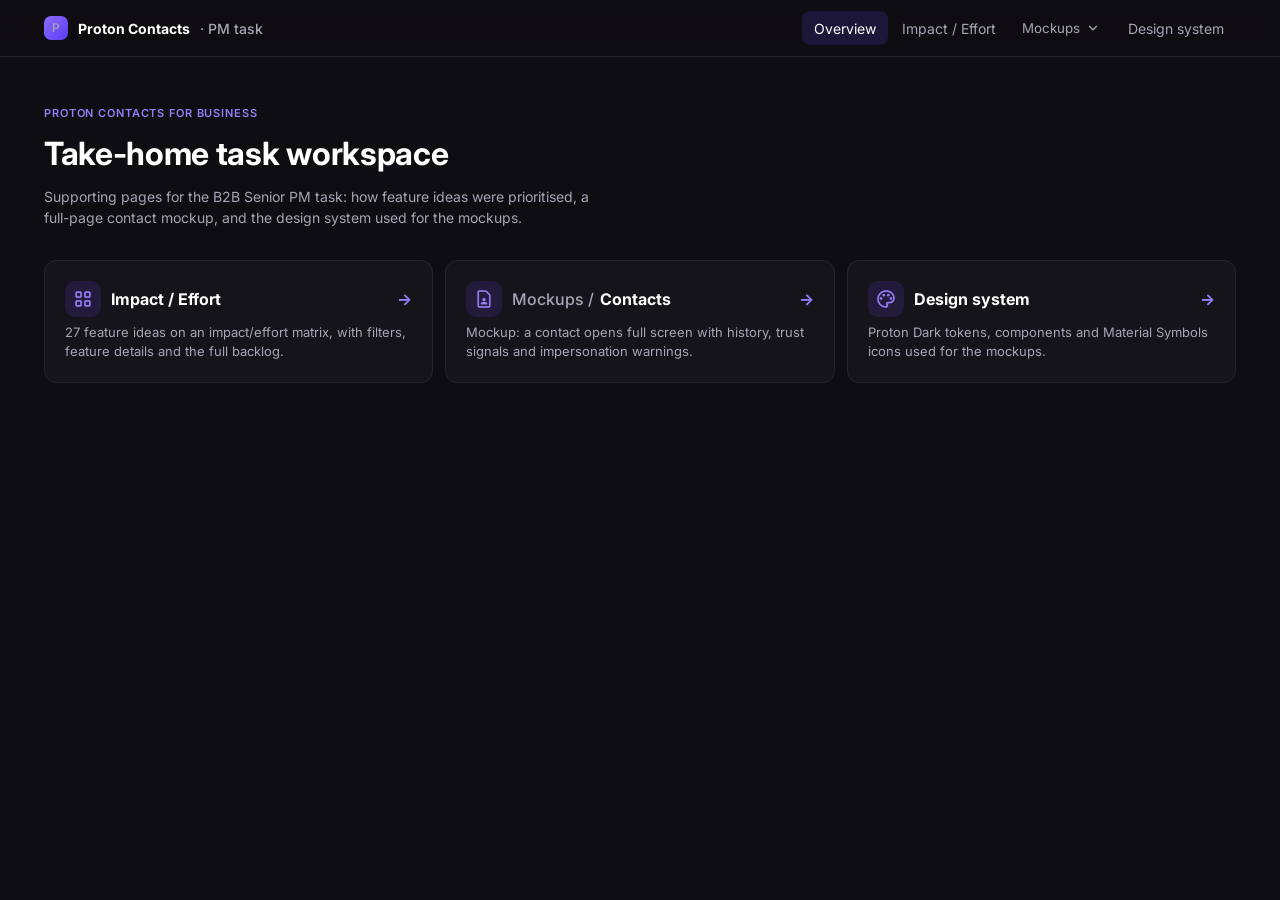
==== index.html @ 2ca22d2e "v3" ====
<!doctype html>
<html lang="en">
<head>
<meta charset="utf-8">
<meta name="viewport" content="width=device-width, initial-scale=1, viewport-fit=cover">
<title>Proton Contacts PM Task</title>
<link rel="preconnect" href="https://fonts.googleapis.com">
<link rel="preconnect" href="https://fonts.gstatic.com" crossorigin>
<link rel="stylesheet" href="https://fonts.googleapis.com/css2?family=Inter:wght@400;500;600;700&display=swap">
<style>
:root { color-scheme: dark; --bg: #0e0d12; --card: #16141b; --raised: #292732; --border: #24242d; --border-strong: #3f3d4d; --text: #fff; --weak: #a7a4b5; --hint: #6d6b78; --primary: #6d4aff; --primary-soft: #947ff7; }
* { box-sizing: border-box; }
html, body { background: var(--bg); }
body { margin: 0; font-family: "Inter", -apple-system, BlinkMacSystemFont, "Segoe UI", Roboto, sans-serif; font-size: 14px; line-height: 1.5; color: var(--text); -webkit-font-smoothing: antialiased; }
.wrap { max-width: 1240px; margin: 0 auto; padding-inline: 24px; padding-block: 48px 72px; }
@media (max-width: 640px) { .wrap { padding-inline: 16px; padding-block: 32px 56px; } }
.eyebrow { font-size: 11px; font-weight: 600; letter-spacing: .08em; text-transform: uppercase; color: var(--primary-soft); }
h1 { font-size: 32px; font-weight: 700; letter-spacing: -.01em; margin: 8px 0 8px; text-wrap: balance; }
.sub { color: var(--weak); max-width: 62ch; margin: 0; }
.pages { display: grid; grid-template-columns: repeat(auto-fill, minmax(min(100%, 300px), 1fr)); gap: 12px; margin-top: 32px; }
.page { display: flex; flex-direction: column; gap: 6px; padding: 20px; border-radius: 12px; background: var(--card); border: 1px solid var(--border); color: inherit; text-decoration: none; transition: border-color .15s, background .15s; }
.page:hover { border-color: var(--primary); background: #1b1922; }
.page:focus-visible { outline: 2px solid var(--primary-soft); outline-offset: 2px; }
.page b { font-size: 16px; display: flex; align-items: center; gap: 10px; }
.page b .ms { font-size: 22px; color: var(--primary-soft); width: 36px; height: 36px; display: grid; place-items: center; border-radius: 10px; background: rgba(109,74,255,.14); }
.page b::after { margin-left: auto; transition: transform .2s; }
.page:hover b::after { transform: translateX(3px); }
.page b em { font-style: normal; font-weight: 500; color: var(--weak); margin-right: -4px; }
.page b em::after { content: " /"; }
.page b::after { content: "→"; color: var(--primary-soft); }
.page span { color: var(--weak); font-size: 13px; }
</style>
</head>
<body>
<script src="assets/site-nav.js"></script>
<main class="wrap">
  <div class="eyebrow">Proton Contacts for Business</div>
  <h1>Take-home task workspace</h1>
  <p class="sub">Supporting pages for the B2B Senior PM task: how feature ideas were prioritised, a full-page contact mockup, and the design system used for the mockups.</p>
  <div class="pages" id="pages"></div>
</main>
<script>
document.getElementById("pages").innerHTML = (window.SITE_PAGES || [])
  .filter(function (p) { return !/index\.html$/.test(p.href); })
  .map(function (p) { return '<a class="page" href="' + p.href + '"><b><span class="ms" aria-hidden="true">' + (p.icon || "arrow_forward") + '</span>' + (p.group ? '<em>' + p.group + '</em>' : '') + p.label + '</b><span>' + p.desc + '</span></a>'; })
  .join("");
</script>
</body>
</html>
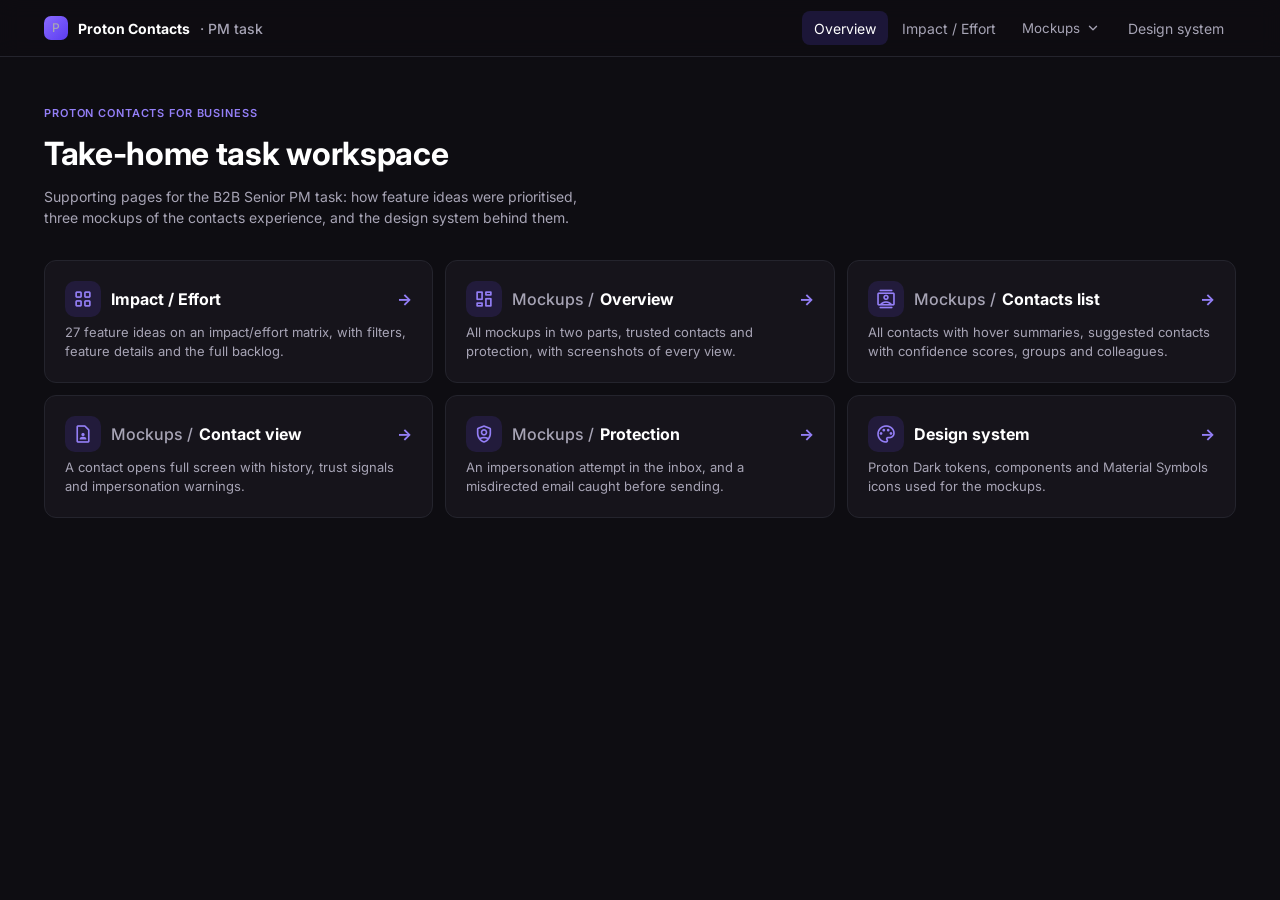
==== commit 58906c5c: "V4" ====
--- a/index.html
+++ b/index.html
@@ -36,7 +36,7 @@
 <main class="wrap">
   <div class="eyebrow">Proton Contacts for Business</div>
   <h1>Take-home task workspace</h1>
-  <p class="sub">Supporting pages for the B2B Senior PM task: how feature ideas were prioritised, a full-page contact mockup, and the design system used for the mockups.</p>
+  <p class="sub">Supporting pages for the B2B Senior PM task: how feature ideas were prioritised, three mockups of the contacts experience, and the design system behind them.</p>
   <div class="pages" id="pages"></div>
 </main>
 <script>
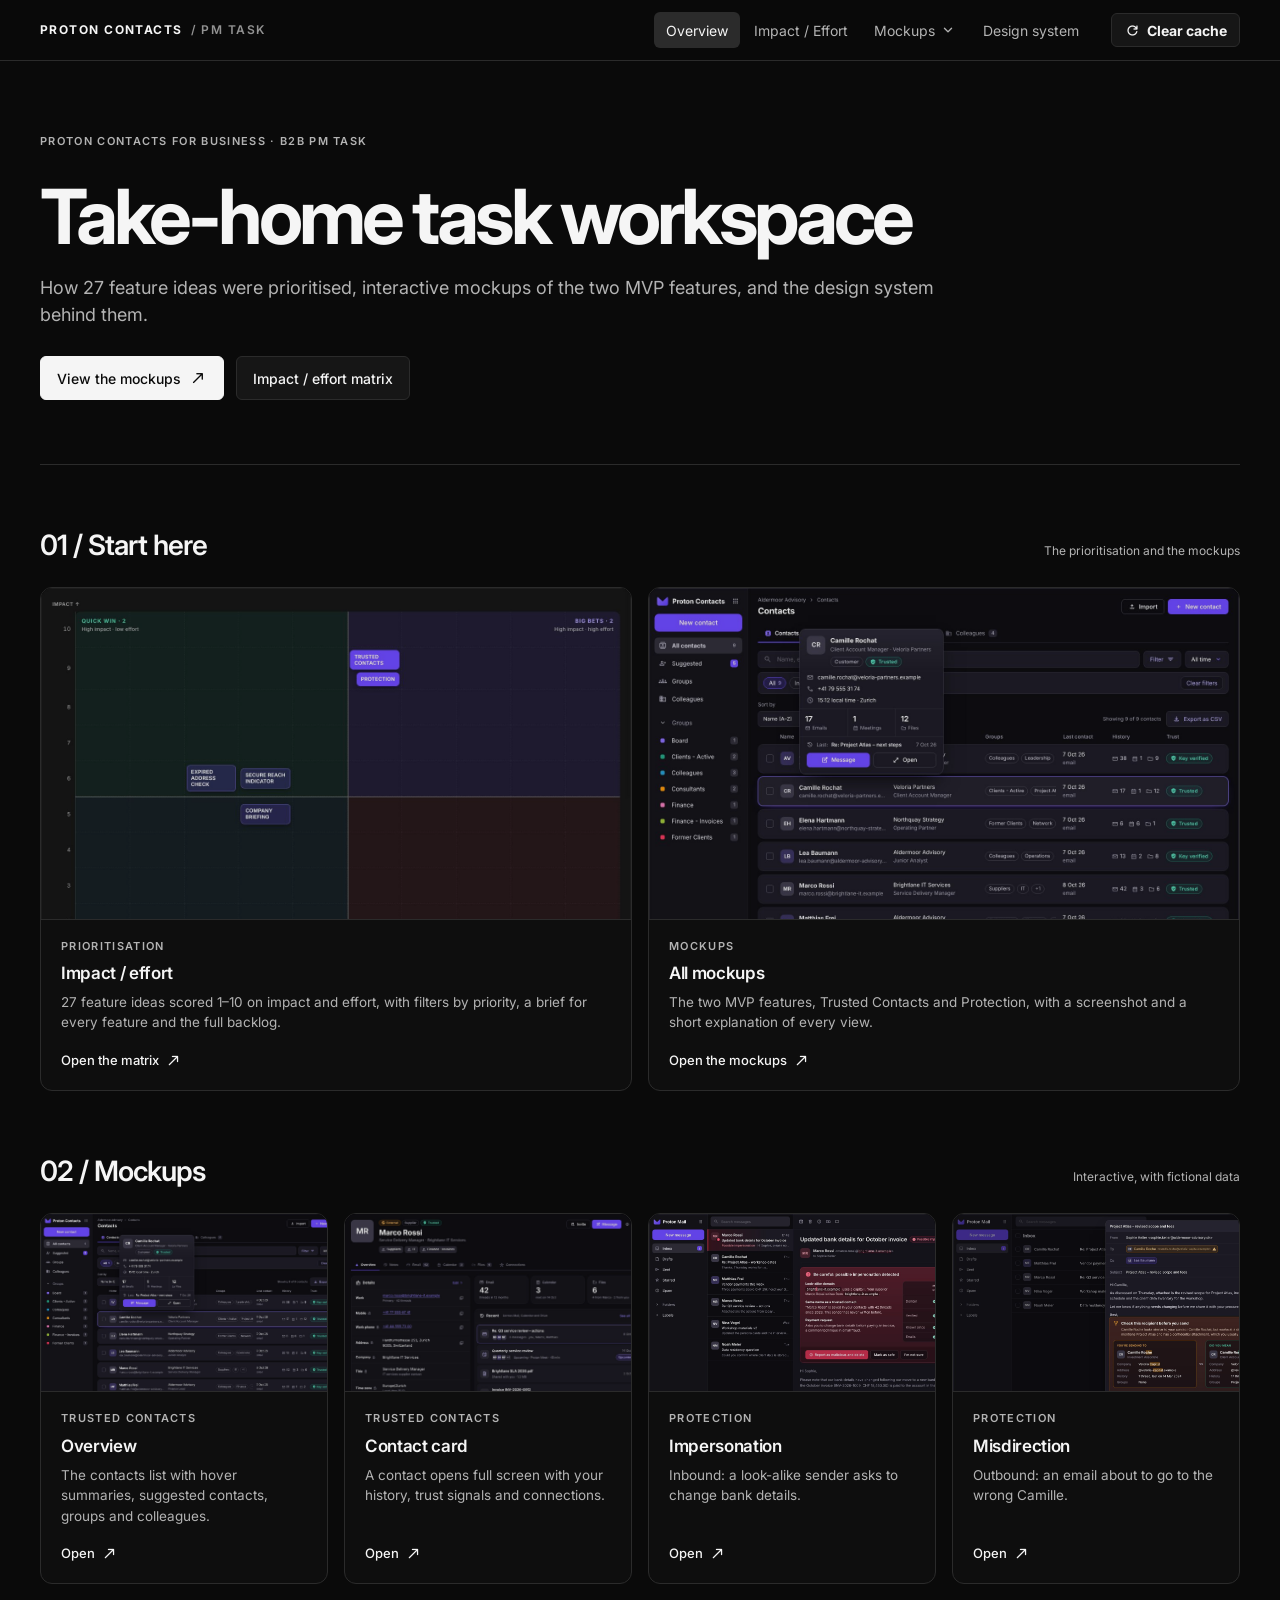
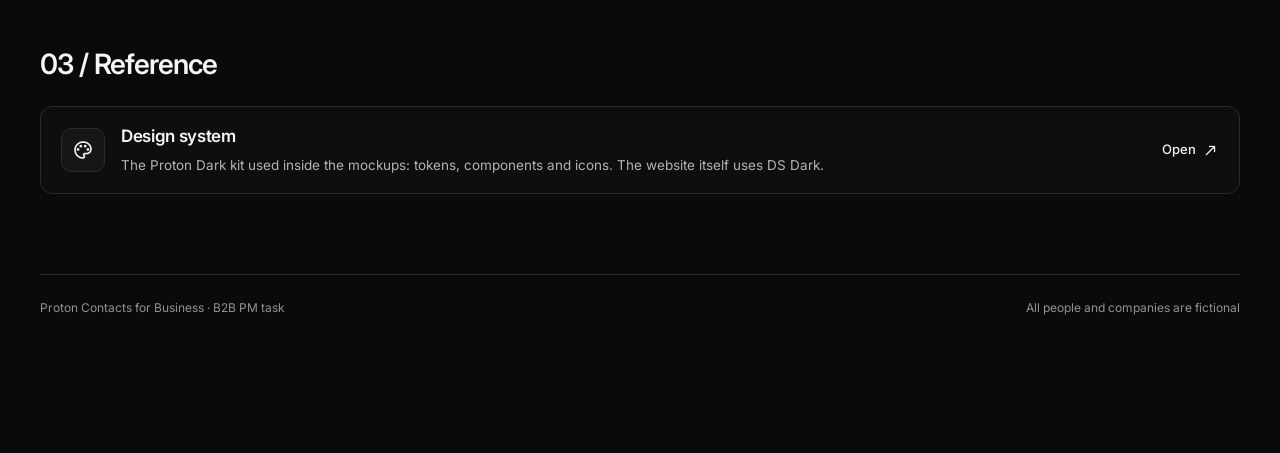
==== commit 29fc40a1: "V5" ====
--- a/index.html
+++ b/index.html
@@ -3,47 +3,74 @@
 <head>
 <meta charset="utf-8">
 <meta name="viewport" content="width=device-width, initial-scale=1, viewport-fit=cover">
+<meta name="color-scheme" content="dark">
 <title>Proton Contacts PM Task</title>
 <link rel="preconnect" href="https://fonts.googleapis.com">
 <link rel="preconnect" href="https://fonts.gstatic.com" crossorigin>
 <link rel="stylesheet" href="https://fonts.googleapis.com/css2?family=Inter:wght@400;500;600;700&display=swap">
-<style>
-:root { color-scheme: dark; --bg: #0e0d12; --card: #16141b; --raised: #292732; --border: #24242d; --border-strong: #3f3d4d; --text: #fff; --weak: #a7a4b5; --hint: #6d6b78; --primary: #6d4aff; --primary-soft: #947ff7; }
-* { box-sizing: border-box; }
-html, body { background: var(--bg); }
-body { margin: 0; font-family: "Inter", -apple-system, BlinkMacSystemFont, "Segoe UI", Roboto, sans-serif; font-size: 14px; line-height: 1.5; color: var(--text); -webkit-font-smoothing: antialiased; }
-.wrap { max-width: 1240px; margin: 0 auto; padding-inline: 24px; padding-block: 48px 72px; }
-@media (max-width: 640px) { .wrap { padding-inline: 16px; padding-block: 32px 56px; } }
-.eyebrow { font-size: 11px; font-weight: 600; letter-spacing: .08em; text-transform: uppercase; color: var(--primary-soft); }
-h1 { font-size: 32px; font-weight: 700; letter-spacing: -.01em; margin: 8px 0 8px; text-wrap: balance; }
-.sub { color: var(--weak); max-width: 62ch; margin: 0; }
-.pages { display: grid; grid-template-columns: repeat(auto-fill, minmax(min(100%, 300px), 1fr)); gap: 12px; margin-top: 32px; }
-.page { display: flex; flex-direction: column; gap: 6px; padding: 20px; border-radius: 12px; background: var(--card); border: 1px solid var(--border); color: inherit; text-decoration: none; transition: border-color .15s, background .15s; }
-.page:hover { border-color: var(--primary); background: #1b1922; }
-.page:focus-visible { outline: 2px solid var(--primary-soft); outline-offset: 2px; }
-.page b { font-size: 16px; display: flex; align-items: center; gap: 10px; }
-.page b .ms { font-size: 22px; color: var(--primary-soft); width: 36px; height: 36px; display: grid; place-items: center; border-radius: 10px; background: rgba(109,74,255,.14); }
-.page b::after { margin-left: auto; transition: transform .2s; }
-.page:hover b::after { transform: translateX(3px); }
-.page b em { font-style: normal; font-weight: 500; color: var(--weak); margin-right: -4px; }
-.page b em::after { content: " /"; }
-.page b::after { content: "→"; color: var(--primary-soft); }
-.page span { color: var(--weak); font-size: 13px; }
-</style>
+<link rel="stylesheet" href="assets/ds/ds.css">
+<link rel="stylesheet" href="assets/site.css">
 </head>
-<body>
+<body class="ds-system">
 <script src="assets/site-nav.js"></script>
-<main class="wrap">
-  <div class="eyebrow">Proton Contacts for Business</div>
-  <h1>Take-home task workspace</h1>
-  <p class="sub">Supporting pages for the B2B Senior PM task: how feature ideas were prioritised, three mockups of the contacts experience, and the design system behind them.</p>
-  <div class="pages" id="pages"></div>
+<main class="site-wrap site-main">
+  <header class="site-hero">
+    <span class="ds-label">Proton Contacts for Business · B2B PM task</span>
+    <h1 class="ds-display">Take-home task workspace</h1>
+    <p class="ds-lead">How 27 feature ideas were prioritised, interactive mockups of the two MVP features, and the design system behind them.</p>
+    <div class="ds-row">
+      <a class="ds-button ds-button--primary" href="mockups/">View the mockups <span class="ms" aria-hidden="true">north_east</span></a>
+      <a class="ds-button" href="matrix.html">Impact / effort matrix</a>
+    </div>
+  </header>
+  <hr class="site-head__divider" style="margin:56px 0 48px">
+
+  <section class="site-section">
+    <div class="ds-section-head"><h2 class="ds-heading">01 / Start here</h2><span class="ds-muted ds-small">The prioritisation and the mockups</span></div>
+    <div class="site-grid site-grid--2">
+      <a class="site-card" href="matrix.html">
+        <div class="site-card__shot"><img src="assets/img/matrix.jpg" alt="Impact / effort matrix with the two MVP features in Big bets" loading="lazy"></div>
+        <div class="site-card__body"><span class="ds-label">Prioritisation</span><div class="site-card__title">Impact / effort</div><p class="site-card__desc">27 feature ideas scored 1–10 on impact and effort, with filters by priority, a brief for every feature and the full backlog.</p><span class="site-card__go">Open the matrix<span class="ms" aria-hidden="true">north_east</span></span></div>
+      </a>
+      <a class="site-card" href="mockups/">
+        <div class="site-card__shot"><img src="mockups/img/list-overview.jpg" alt="Contacts list mockup with a hover card" loading="lazy"></div>
+        <div class="site-card__body"><span class="ds-label">Mockups</span><div class="site-card__title">All mockups</div><p class="site-card__desc">The two MVP features, Trusted Contacts and Protection, with a screenshot and a short explanation of every view.</p><span class="site-card__go">Open the mockups<span class="ms" aria-hidden="true">north_east</span></span></div>
+      </a>
+    </div>
+  </section>
+
+  <section class="site-section">
+    <div class="ds-section-head"><h2 class="ds-heading">02 / Mockups</h2><span class="ds-muted ds-small">Interactive, with fictional data</span></div>
+    <div class="site-grid site-grid--4">
+      <a class="site-card" href="mockups/contacts-list.html">
+        <div class="site-card__shot"><img src="mockups/img/list-overview.jpg" alt="Contacts list" loading="lazy"></div>
+        <div class="site-card__body"><span class="ds-label">Trusted Contacts</span><div class="site-card__title">Overview</div><p class="site-card__desc">The contacts list with hover summaries, suggested contacts, groups and colleagues.</p><span class="site-card__go">Open<span class="ms" aria-hidden="true">north_east</span></span></div>
+      </a>
+      <a class="site-card" href="mockups/contacts.html">
+        <div class="site-card__shot"><img src="mockups/img/view-overview.jpg" alt="Full-screen contact card" loading="lazy"></div>
+        <div class="site-card__body"><span class="ds-label">Trusted Contacts</span><div class="site-card__title">Contact card</div><p class="site-card__desc">A contact opens full screen with your history, trust signals and connections.</p><span class="site-card__go">Open<span class="ms" aria-hidden="true">north_east</span></span></div>
+      </a>
+      <a class="site-card" href="mockups/protection.html#imp">
+        <div class="site-card__shot"><img src="mockups/img/prot-impersonation.jpg" alt="Impersonation warning" loading="lazy"></div>
+        <div class="site-card__body"><span class="ds-label">Protection</span><div class="site-card__title">Impersonation</div><p class="site-card__desc">Inbound: a look-alike sender asks to change bank details.</p><span class="site-card__go">Open<span class="ms" aria-hidden="true">north_east</span></span></div>
+      </a>
+      <a class="site-card" href="mockups/protection.html#mis">
+        <div class="site-card__shot"><img src="mockups/img/prot-misdirection.jpg" alt="Misdirection warning in the composer" loading="lazy"></div>
+        <div class="site-card__body"><span class="ds-label">Protection</span><div class="site-card__title">Misdirection</div><p class="site-card__desc">Outbound: an email about to go to the wrong Camille.</p><span class="site-card__go">Open<span class="ms" aria-hidden="true">north_east</span></span></div>
+      </a>
+    </div>
+  </section>
+
+  <section class="site-section">
+    <div class="ds-section-head"><h2 class="ds-heading">03 / Reference</h2></div>
+    <a class="site-card site-card--row" href="design-system/">
+      <span class="site-card__icon"><span class="ms" aria-hidden="true">palette</span></span>
+      <div class="site-card__body"><div class="site-card__title">Design system</div><p class="site-card__desc">The Proton Dark kit used inside the mockups: tokens, components and icons. The website itself uses DS Dark.</p></div>
+      <span class="site-card__go">Open<span class="ms" aria-hidden="true">north_east</span></span>
+    </a>
+  </section>
+
+  <footer class="site-foot"><span>Proton Contacts for Business · B2B PM task</span><span>All people and companies are fictional</span></footer>
 </main>
-<script>
-document.getElementById("pages").innerHTML = (window.SITE_PAGES || [])
-  .filter(function (p) { return !/index\.html$/.test(p.href); })
-  .map(function (p) { return '<a class="page" href="' + p.href + '"><b><span class="ms" aria-hidden="true">' + (p.icon || "arrow_forward") + '</span>' + (p.group ? '<em>' + p.group + '</em>' : '') + p.label + '</b><span>' + p.desc + '</span></a>'; })
-  .join("");
-</script>
 </body>
 </html>
--- a/assets/ds/ds.css
+++ b/assets/ds/ds.css
@@ -0,0 +1,103 @@
+/* DS Dark v1.0 — every selector and token is scoped to .ds-system. */
+.ds-system {
+  --ds-black:#000; --ds-bg:#0a0a0a; --ds-surface:#0e0e0e; --ds-raised:#161616;
+  --ds-hover:#222; --ds-border:#2b2b2b; --ds-border-strong:#5f5f5f;
+  --ds-text:#f5f5f5; --ds-muted:#b3b3b3; --ds-subtle:#929292;
+  --ds-primary:#f5f5f5; --ds-on-primary:#0a0a0a; --ds-accent:#9acbea;
+  --ds-danger:#ffaaa8; --ds-success:#add7b7;
+  --ds-font:Inter,ui-sans-serif,system-ui,-apple-system,BlinkMacSystemFont,"Segoe UI",Arial,sans-serif;
+  --ds-space-1:4px; --ds-space-2:8px; --ds-space-3:12px; --ds-space-4:16px;
+  --ds-space-5:24px; --ds-space-6:32px; --ds-space-7:48px; --ds-space-8:64px;
+  --ds-radius-sm:6px; --ds-radius:12px; --ds-radius-lg:20px; --ds-radius-pill:999px;
+  --ds-shadow:0 16px 48px #0008; --ds-duration:140ms;
+  color-scheme:dark; font:400 14px/1.5 var(--ds-font); color:var(--ds-text); background:var(--ds-bg);
+  -webkit-font-smoothing:antialiased; isolation:isolate;
+}
+.ds-system, .ds-system *, .ds-system *::before, .ds-system *::after { box-sizing:border-box; }
+.ds-system :where(h1,h2,h3,p,figure) { margin:0; }
+.ds-system :where(button,input,select,textarea) { font:inherit; }
+.ds-system :where(button,a,input,select,textarea,summary,[tabindex]):focus-visible { outline:2px solid var(--ds-accent); outline-offset:4px; }
+.ds-system :where([hidden]) { display:none !important; }
+.ds-system ::selection { background:var(--ds-text); color:var(--ds-black); }
+.ds-system .ds-container { width:min(1280px,100%); margin-inline:auto; padding:48px clamp(20px,5vw,64px); }
+.ds-system .ds-stack { display:flex; flex-direction:column; gap:var(--ds-space-4); }
+.ds-system .ds-row { display:flex; flex-wrap:wrap; align-items:center; gap:12px; }
+.ds-system .ds-between { justify-content:space-between; }
+.ds-system .ds-grid { display:grid; grid-template-columns:repeat(12,minmax(0,1fr)); gap:20px; }
+.ds-system .ds-col-4 { grid-column:span 4; } .ds-system .ds-col-6 { grid-column:span 6; } .ds-system .ds-col-8 { grid-column:span 8; } .ds-system .ds-col-12 { grid-column:span 12; }
+.ds-system .ds-display { font-size:clamp(40px,6vw,76px); font-weight:700; line-height:1.06; letter-spacing:-.055em; }
+.ds-system .ds-heading { font-size:28px; font-weight:600; line-height:1.2; letter-spacing:-.035em; }
+.ds-system .ds-title { font-size:18px; font-weight:600; letter-spacing:-.02em; }
+.ds-system .ds-lead { font-size:18px; color:var(--ds-muted); }
+.ds-system .ds-muted { color:var(--ds-muted); } .ds-system .ds-small { font-size:12px; }
+.ds-system .ds-label { display:block; font-size:11px; font-weight:600; letter-spacing:.12em; text-transform:uppercase; margin-bottom:8px; color:var(--ds-muted); }
+.ds-system .ds-number { font-size:36px; font-weight:650; line-height:1.2; letter-spacing:-.045em; font-variant-numeric:tabular-nums; }
+.ds-system .ds-card { background:var(--ds-surface); border:1px solid var(--ds-border); border-radius:var(--ds-radius); padding:24px; min-width:0; }
+.ds-system .ds-card--raised { background:var(--ds-raised); }
+.ds-system .ds-glass { background:#161616bf; border:1px solid #ffffff1f; backdrop-filter:blur(20px); -webkit-backdrop-filter:blur(20px); }
+.ds-system .ds-divider { border:0; border-top:1px solid var(--ds-border); margin:24px 0; }
+.ds-system .ds-button { display:inline-flex; align-items:center; justify-content:center; gap:8px; min-height:44px; padding:10px 16px; border:1px solid var(--ds-border); border-radius:var(--ds-radius-sm); background:var(--ds-raised); color:var(--ds-text); text-decoration:none; cursor:pointer; font-weight:500; transition:background var(--ds-duration),border-color var(--ds-duration); }
+.ds-system .ds-button:hover { background:var(--ds-hover); border-color:var(--ds-border-strong); }
+.ds-system .ds-button--primary { background:var(--ds-primary); color:var(--ds-on-primary); border-color:var(--ds-primary); }
+.ds-system .ds-button--primary:hover { background:#dcdcdc; color:var(--ds-on-primary); }
+.ds-system .ds-button--ghost { background:transparent; border-color:transparent; }
+.ds-system .ds-button--danger { color:var(--ds-danger); }
+.ds-system .ds-button--pill { border-radius:var(--ds-radius-pill); }
+.ds-system .ds-button--icon { width:44px; padding:10px; }
+.ds-system .ds-button:disabled { opacity:.4; cursor:not-allowed; }
+.ds-system .ds-icon { width:18px; height:18px; fill:none; stroke:currentColor; stroke-width:1.7; stroke-linecap:round; stroke-linejoin:round; flex-shrink:0; }
+.ds-system .ds-field { display:flex; flex-direction:column; gap:8px; }
+.ds-system .ds-field > label { font-weight:500; }
+.ds-system .ds-input, .ds-system .ds-select, .ds-system .ds-textarea { width:100%; min-height:44px; padding:11px 14px; border:1px solid var(--ds-border-strong); border-radius:var(--ds-radius-sm); background:var(--ds-bg); color:var(--ds-text); }
+.ds-system .ds-input::placeholder, .ds-system .ds-textarea::placeholder { color:var(--ds-subtle); opacity:1; }
+.ds-system .ds-input:hover, .ds-system .ds-select:hover, .ds-system .ds-textarea:hover { border-color:var(--ds-border-strong); }
+.ds-system :where(.ds-input,.ds-textarea)[aria-invalid=true] { border-color:var(--ds-danger); }
+.ds-system .ds-input:disabled { opacity:.45; cursor:not-allowed; }
+.ds-system .ds-textarea { resize:vertical; min-height:100px; }
+.ds-system .ds-error { color:var(--ds-danger); font-size:12px; }
+.ds-system .ds-check { display:flex; align-items:center; gap:12px; cursor:pointer; }
+.ds-system .ds-checkbox, .ds-system .ds-radio { appearance:none; width:20px; height:20px; margin:0; flex-shrink:0; border:1px solid var(--ds-border-strong); background:var(--ds-bg); border-radius:5px; cursor:pointer; display:grid; place-content:center; }
+.ds-system .ds-checkbox:checked { background:var(--ds-text); border-color:var(--ds-text); }
+.ds-system .ds-checkbox:checked::after { content:""; width:10px; height:6px; border-left:2px solid var(--ds-black); border-bottom:2px solid var(--ds-black); transform:rotate(-45deg) translateY(-1px); }
+.ds-system .ds-radio { border-radius:50%; } .ds-system .ds-radio:checked::after { content:""; width:8px; height:8px; background:var(--ds-text); border-radius:50%; box-shadow:0 0 9px #fff5; }
+.ds-system .ds-switch { appearance:none; position:relative; width:44px; height:26px; margin:0; flex-shrink:0; border-radius:99px; border:1px solid var(--ds-border-strong); background:var(--ds-hover); cursor:pointer; transition:background var(--ds-duration); }
+.ds-system .ds-switch::after { content:""; position:absolute; top:3px; left:3px; width:18px; height:18px; border-radius:50%; background:var(--ds-muted); transition:transform var(--ds-duration); }
+.ds-system .ds-switch:checked { background:var(--ds-text); } .ds-system .ds-switch:checked::after { background:var(--ds-black); transform:translateX(18px); }
+.ds-system :where(.ds-switch,.ds-checkbox,.ds-radio):disabled { opacity:.4; cursor:not-allowed; }
+.ds-system .ds-badge { display:inline-flex; align-items:center; gap:6px; border:1px solid var(--ds-border); background:var(--ds-raised); border-radius:99px; font-size:12px; padding:3px 9px; white-space:nowrap; }
+.ds-system .ds-badge--success { color:var(--ds-success); } .ds-system .ds-badge--danger { color:var(--ds-danger); }
+.ds-system .ds-avatar { width:36px; height:36px; display:inline-grid; place-content:center; border-radius:50%; background:var(--ds-hover); border:1px solid var(--ds-border-strong); font-size:12px; font-weight:600; flex-shrink:0; }
+.ds-system .ds-tabs { display:flex; width:fit-content; max-width:100%; overflow:auto; padding:4px; gap:4px; background:var(--ds-raised); border:1px solid var(--ds-border); border-radius:9px; }
+.ds-system .ds-tab { border:0; border-radius:5px; color:var(--ds-muted); background:transparent; padding:9px 16px; white-space:nowrap; cursor:pointer; }
+.ds-system .ds-tab[aria-selected=true] { background:var(--ds-border); color:var(--ds-text); }
+.ds-system .ds-panel { padding-top:20px; }
+.ds-system .ds-table-wrap { overflow-x:auto; }
+.ds-system .ds-table { width:100%; border-collapse:collapse; text-align:left; white-space:nowrap; }
+.ds-system .ds-table :where(th,td) { padding:14px 12px; border-bottom:1px solid var(--ds-border); }
+.ds-system .ds-table th { font-weight:500; font-size:12px; color:var(--ds-muted); }
+.ds-system .ds-table tbody tr:hover { background:var(--ds-raised); } .ds-system .ds-table tbody tr:last-child td { border-bottom:0; }
+.ds-system .ds-table .ds-align-right { text-align:right; font-variant-numeric:tabular-nums; }
+.ds-system .ds-accordion { border-bottom:1px solid var(--ds-border); }
+.ds-system .ds-accordion summary { cursor:pointer; padding:16px 0; font-weight:500; }
+.ds-system .ds-accordion > p { padding:0 0 16px; color:var(--ds-muted); }
+.ds-system .ds-alert { border:1px solid var(--ds-border-strong); border-radius:8px; padding:16px; background:var(--ds-raised); }
+.ds-system .ds-dialog { background:var(--ds-raised); color:var(--ds-text); border:1px solid var(--ds-border-strong); border-radius:16px; padding:28px; width:min(440px,calc(100vw - 32px)); box-shadow:var(--ds-shadow); }
+.ds-system .ds-dialog::backdrop { background:#000b; backdrop-filter:blur(4px); }
+.ds-system .ds-toast { position:fixed; bottom:24px; right:24px; z-index:1000; width:min(360px,calc(100vw - 48px)); padding:16px 20px; border:1px solid var(--ds-border-strong); border-radius:12px; background:var(--ds-raised); box-shadow:var(--ds-shadow); }
+.ds-system .ds-chart { width:100%; height:auto; display:block; color:var(--ds-accent); }
+.ds-system .ds-progress { appearance:none; width:100%; height:6px; border:0; border-radius:99px; overflow:hidden; background:var(--ds-border); color:var(--ds-text); }
+.ds-system .ds-progress::-webkit-progress-bar { background:var(--ds-border); } .ds-system .ds-progress::-webkit-progress-value { background:var(--ds-text); } .ds-system .ds-progress::-moz-progress-bar { background:var(--ds-text); }
+.ds-system .ds-code { font:12px/1.7 ui-monospace,SFMono-Regular,Consolas,monospace; color:var(--ds-muted); background:var(--ds-bg); padding:16px; border:1px solid var(--ds-border); border-radius:8px; overflow:auto; }
+/* Showcase utilities; also available to consuming pages. */
+.ds-system .ds-section { margin-top:64px; scroll-margin-top:24px; }
+.ds-system .ds-section-head { display:flex; align-items:baseline; justify-content:space-between; flex-wrap:wrap; gap:12px; margin-bottom:24px; }
+.ds-system .ds-nav { display:flex; flex-wrap:wrap; gap:24px; }
+.ds-system .ds-nav a { color:var(--ds-muted); text-decoration:none; } .ds-system .ds-nav a:hover { color:var(--ds-text); }
+.ds-system .ds-hero { padding:64px 0 40px; max-width:860px; }
+.ds-system .ds-swatches { display:grid; grid-template-columns:repeat(6,minmax(0,1fr)); gap:12px; }
+.ds-system .ds-swatch { height:80px; border:1px solid var(--ds-border); border-radius:8px; margin-bottom:10px; background:var(--ds-swatch); }
+.ds-system .ds-full { width:100%; } .ds-system .ds-grow { flex:1; min-width:0; }
+.ds-system .ds-sr-only { position:absolute; width:1px; height:1px; padding:0; margin:-1px; overflow:hidden; clip:rect(0,0,0,0); white-space:nowrap; border:0; }
+@media (max-width:900px) { .ds-system :where(.ds-col-4,.ds-col-6,.ds-col-8) { grid-column:span 6; } }
+@media (max-width:640px) { .ds-system .ds-container { padding:24px 20px; } .ds-system :where(.ds-col-4,.ds-col-6,.ds-col-8) { grid-column:span 12; } .ds-system .ds-swatches { grid-template-columns:repeat(3,minmax(0,1fr)); } .ds-system .ds-hero { padding-top:48px; } .ds-system .ds-card { padding:20px; } }
+@media (prefers-reduced-motion:reduce) { .ds-system *, .ds-system *::before, .ds-system *::after { transition:none !important; animation:none !important; scroll-behavior:auto !important; } }
--- a/assets/site.css
+++ b/assets/site.css
@@ -0,0 +1,107 @@
+/* Website layer on top of DS Dark (assets/ds/ds.css).
+   The website frame (nav, page headers, home, mockups overview, matrix chrome)
+   uses DS Dark. Proton styling stays inside the mockup frames only.
+   Every rule that uses DS tokens is scoped to .ds-system, like the kit. */
+
+:root { color-scheme: dark; --site-max: 1400px; --site-pad: clamp(16px, 4vw, 40px); }
+html, body { background: #0a0a0a; }
+body { margin: 0; }
+body.ds-system { min-height: 100vh; }
+
+/* Shared container: nav, headers and content line up on every page */
+.site-wrap { width: min(var(--site-max), 100%); margin-inline: auto; padding-inline: var(--site-pad); }
+.site-main { padding-bottom: 96px; }
+
+/* ---------- Page header: small label, large title, optional controls, divider ---------- */
+.ds-system.site-head { padding-top: 48px; background: transparent; }
+.ds-system .site-head__row { display: flex; flex-wrap: wrap; align-items: flex-end; justify-content: space-between; gap: 20px 32px; }
+.ds-system .site-head .ds-label { margin-bottom: 12px; }
+.ds-system .site-head__title { font-size: clamp(34px, 4.4vw, 52px); font-weight: 700; line-height: 1.04; letter-spacing: -.05em; }
+.ds-system .site-head__sub { margin-top: 14px; max-width: 72ch; color: var(--ds-muted); font-size: 15px; }
+.ds-system .site-head__divider { border: 0; border-top: 1px solid var(--ds-border); margin: 32px 0; }
+@media (max-width: 640px) { .ds-system.site-head { padding-top: 32px; } .ds-system .site-head__divider { margin: 24px 0; } }
+
+/* Segmented switch (DS tabs used as buttons) */
+.ds-system .ds-tab { display: inline-flex; align-items: center; gap: 8px; transition: background-color var(--ds-duration), color var(--ds-duration), box-shadow .2s; }
+.ds-system .ds-tab:hover { color: var(--ds-text); background: var(--ds-hover); }
+.ds-system .ds-tab[aria-pressed="true"] { background: var(--ds-border); color: var(--ds-text); }
+.ds-system .ds-tab .ms { font-size: 18px; }
+
+/* Interactive elements light up a little */
+.ds-system .ds-button { transition: background-color var(--ds-duration), border-color var(--ds-duration), color var(--ds-duration), box-shadow .2s; }
+.ds-system .ds-button:hover, .ds-system .ds-tab:hover { box-shadow: 0 0 0 1px #ffffff12, 0 0 24px -8px #ffffff66; }
+.ds-system .ds-button--primary:hover { box-shadow: 0 0 28px -6px #ffffff8c; }
+.ds-system .ds-button .ms { font-size: 18px; }
+
+/* Small text under a mockup (hints, scenario notes) */
+.ds-system.site-note { background: transparent; margin-top: 16px; display: flex; flex-direction: column; gap: 6px; }
+.ds-system.site-note p { display: flex; gap: 8px; align-items: flex-start; color: var(--ds-subtle); font-size: 13px; max-width: 110ch; }
+.ds-system.site-note p b { color: var(--ds-muted); font-weight: 600; }
+.ds-system.site-note .ms { font-size: 17px; margin-top: 1px; color: var(--ds-muted); }
+
+/* ---------- Home hero ---------- */
+.ds-system .site-hero { padding: 72px 0 8px; max-width: 920px; display: flex; flex-direction: column; gap: 18px; }
+.ds-system .site-hero .ds-row { margin-top: 10px; }
+@media (max-width: 640px) { .ds-system .site-hero { padding-top: 44px; } }
+
+/* ---------- Sections ---------- */
+.ds-system .site-section { margin-top: 64px; scroll-margin-top: 80px; }
+.ds-system .site-section:first-child, .ds-system .site-head + .site-section { margin-top: 0; }
+.ds-system .site-section__intro { color: var(--ds-muted); max-width: 80ch; margin: -8px 0 0; }
+.ds-system .site-points { display: flex; flex-wrap: wrap; gap: 8px; margin-top: 16px; }
+.ds-system .site-points .ds-badge { color: var(--ds-muted); padding: 4px 10px; }
+.ds-system .site-points .ms { font-size: 15px; color: var(--ds-text); }
+.ds-system .site-subhead { display: flex; flex-wrap: wrap; align-items: baseline; gap: 6px 14px; margin: 40px 0 16px; }
+.ds-system .site-subhead .ds-small { color: var(--ds-subtle); }
+.ds-system .site-subhead a { margin-left: auto; color: var(--ds-muted); font-size: 13px; text-decoration: none; display: inline-flex; align-items: center; gap: 4px; }
+.ds-system .site-subhead a:hover { color: var(--ds-text); }
+.ds-system .site-subhead a .ms { font-size: 16px; }
+
+/* ---------- Grids ---------- */
+.ds-system .site-grid { display: grid; gap: 16px; grid-template-columns: repeat(3, minmax(0, 1fr)); }
+.ds-system .site-grid--2 { grid-template-columns: repeat(2, minmax(0, 1fr)); }
+.ds-system .site-grid--4 { grid-template-columns: repeat(4, minmax(0, 1fr)); }
+@media (max-width: 1100px) { .ds-system .site-grid--4 { grid-template-columns: repeat(2, minmax(0, 1fr)); } }
+@media (max-width: 900px) { .ds-system .site-grid { grid-template-columns: repeat(2, minmax(0, 1fr)); } }
+@media (max-width: 640px) { .ds-system .site-grid, .ds-system .site-grid--2, .ds-system .site-grid--4 { grid-template-columns: 1fr; } }
+
+/* ---------- Link cards (with optional screenshot) ---------- */
+.ds-system .site-card { position: relative; display: flex; flex-direction: column; min-width: 0; overflow: hidden; background: var(--ds-surface); border: 1px solid var(--ds-border); border-radius: var(--ds-radius); color: inherit; text-decoration: none;
+  transition: border-color .2s, background-color .2s, box-shadow .25s, transform .25s cubic-bezier(.2,.7,.2,1); }
+.ds-system .site-card:hover { border-color: var(--ds-border-strong); background: #121212; box-shadow: 0 0 0 1px #ffffff0f, 0 22px 50px -26px #ffffff40; transform: translateY(-2px); }
+.ds-system .site-card:focus-visible { outline: 2px solid var(--ds-accent); outline-offset: 4px; }
+.ds-system .site-card__shot { position: relative; aspect-ratio: 16 / 10; overflow: hidden; background: var(--ds-black); border-bottom: 1px solid var(--ds-border); }
+.ds-system .site-grid--2 .site-card__shot { aspect-ratio: 16 / 9; }
+.ds-system .site-card__shot img { position: absolute; inset: 0; width: 100%; height: 100%; object-fit: cover; object-position: top left; filter: brightness(.9); transition: transform .5s cubic-bezier(.2,.7,.2,1), filter .3s; }
+.ds-system .site-card:hover .site-card__shot img { transform: scale(1.03); filter: none; }
+.ds-system .site-card__badge { position: absolute; left: 12px; top: 12px; display: inline-flex; align-items: center; gap: 6px; height: 26px; padding: 0 10px; border-radius: var(--ds-radius-pill); background: #0a0a0acc; border: 1px solid #ffffff26; font-size: 12px; font-weight: 500; -webkit-backdrop-filter: blur(8px); backdrop-filter: blur(8px); }
+.ds-system .site-card__badge .ms { font-size: 15px; }
+.ds-system .site-card__body { padding: 18px 20px 20px; display: flex; flex-direction: column; gap: 8px; flex: 1; }
+.ds-system .site-card__body .ds-label { margin: 0; }
+.ds-system .site-card__title { font-size: 17px; font-weight: 600; letter-spacing: -.02em; line-height: 1.3; display: flex; align-items: center; gap: 8px; }
+.ds-system .site-card__title .ms { font-size: 20px; color: var(--ds-muted); }
+.ds-system .site-card__title .ds-badge { margin-left: auto; font-weight: 500; }
+.ds-system .site-card__desc { color: var(--ds-muted); font-size: 13.5px; }
+.ds-system .site-card__desc b { color: var(--ds-text); font-weight: 600; }
+.ds-system .site-card__list { margin: 4px 0 0; padding: 0; list-style: none; display: flex; flex-direction: column; gap: 8px; color: var(--ds-muted); font-size: 13.5px; }
+.ds-system .site-card__list li { display: flex; gap: 10px; }
+.ds-system .site-card__list .ms { font-size: 18px; color: var(--ds-text); flex: none; margin-top: 1px; }
+.ds-system .site-card__go { margin-top: auto; padding-top: 10px; display: inline-flex; align-items: center; gap: 6px; font-size: 13px; font-weight: 500; color: var(--ds-text); }
+.ds-system .site-card__go .ms { font-size: 17px; transition: transform .2s; }
+.ds-system .site-card:hover .site-card__go .ms { transform: translate(2px, -2px); }
+
+/* Wide card: screenshot on the left, text on the right */
+.ds-system .site-card--wide { display: grid; grid-template-columns: minmax(0, 1.55fr) minmax(0, 1fr); }
+.ds-system .site-card--wide .site-card__shot { border-bottom: 0; border-right: 1px solid var(--ds-border); }
+.ds-system .site-card--wide .site-card__body { padding: 28px; gap: 12px; }
+.ds-system .site-card--wide .site-card__title { font-size: 22px; }
+@media (max-width: 900px) { .ds-system .site-card--wide { grid-template-columns: 1fr; } .ds-system .site-card--wide .site-card__shot { border-right: 0; border-bottom: 1px solid var(--ds-border); } }
+
+/* Plain row card (no screenshot) */
+.ds-system .site-card--row { flex-direction: row; align-items: center; gap: 16px; padding: 18px 20px; }
+.ds-system .site-card--row .site-card__body { padding: 0; }
+.ds-system .site-card--row .site-card__go { margin: 0 0 0 auto; padding: 0; white-space: nowrap; }
+.ds-system .site-card__icon { width: 44px; height: 44px; flex: none; display: grid; place-items: center; border-radius: 10px; background: var(--ds-raised); border: 1px solid var(--ds-border); }
+.ds-system .site-card__icon .ms { font-size: 22px; }
+
+.ds-system .site-foot { margin-top: 80px; padding: 24px 0 40px; border-top: 1px solid var(--ds-border); display: flex; flex-wrap: wrap; justify-content: space-between; gap: 12px; color: var(--ds-subtle); font-size: 12px; }
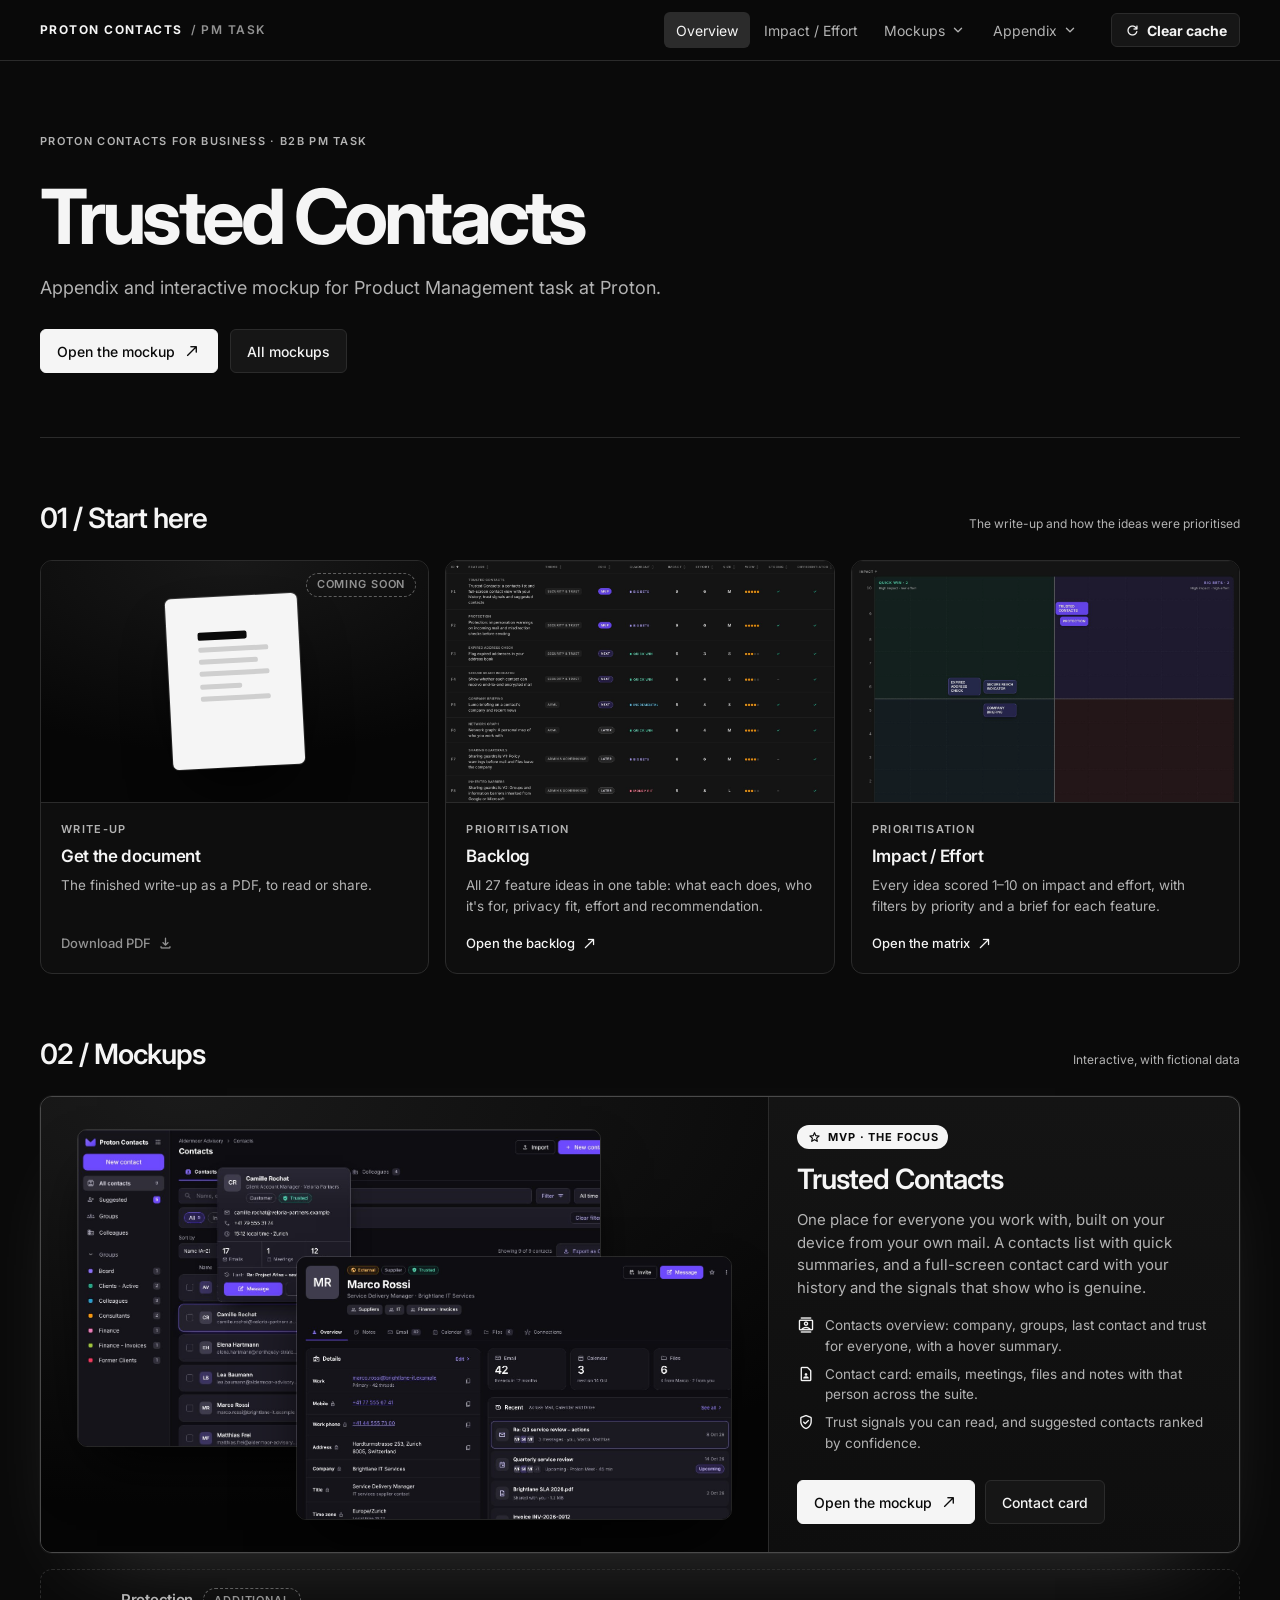
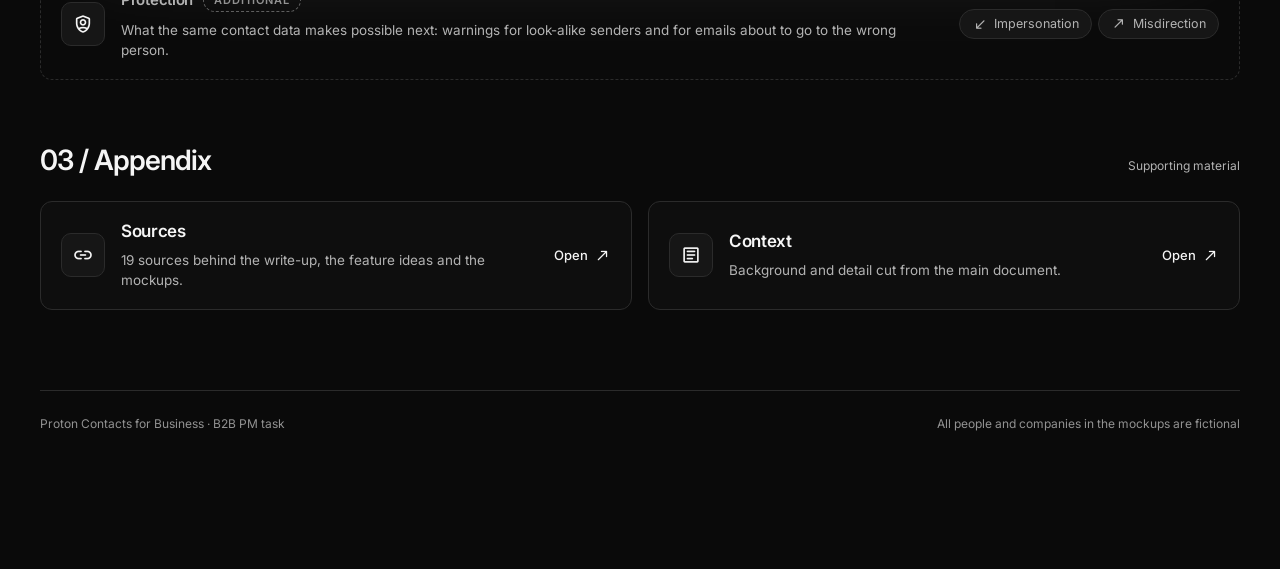
==== commit d6b13dfa: "V6" ====
--- a/index.html
+++ b/index.html
@@ -4,7 +4,7 @@
 <meta charset="utf-8">
 <meta name="viewport" content="width=device-width, initial-scale=1, viewport-fit=cover">
 <meta name="color-scheme" content="dark">
-<title>Proton Contacts PM Task</title>
+<title>Trusted Contacts · Proton PM Task</title>
 <link rel="preconnect" href="https://fonts.googleapis.com">
 <link rel="preconnect" href="https://fonts.gstatic.com" crossorigin>
 <link rel="stylesheet" href="https://fonts.googleapis.com/css2?family=Inter:wght@400;500;600;700&display=swap">
@@ -16,61 +16,93 @@
 <main class="site-wrap site-main">
   <header class="site-hero">
     <span class="ds-label">Proton Contacts for Business · B2B PM task</span>
-    <h1 class="ds-display">Take-home task workspace</h1>
-    <p class="ds-lead">How 27 feature ideas were prioritised, interactive mockups of the two MVP features, and the design system behind them.</p>
+    <h1 class="ds-display">Trusted Contacts</h1>
+    <p class="ds-lead">Appendix and interactive mockup for Product Management task at Proton.</p>
     <div class="ds-row">
-      <a class="ds-button ds-button--primary" href="mockups/">View the mockups <span class="ms" aria-hidden="true">north_east</span></a>
-      <a class="ds-button" href="matrix.html">Impact / effort matrix</a>
+      <a class="ds-button ds-button--primary" href="mockups/contacts-list.html">Open the mockup <span class="ms" aria-hidden="true">north_east</span></a>
+      <a class="ds-button" href="mockups/">All mockups</a>
     </div>
   </header>
-  <hr class="site-head__divider" style="margin:56px 0 48px">
+  <hr class="site-head__divider" style="margin:56px 0 0">
 
+  <!-- ============ 01 Start here ============ -->
   <section class="site-section">
-    <div class="ds-section-head"><h2 class="ds-heading">01 / Start here</h2><span class="ds-muted ds-small">The prioritisation and the mockups</span></div>
-    <div class="site-grid site-grid--2">
+    <div class="ds-section-head"><h2 class="ds-heading">01 / Start here</h2><span class="ds-muted ds-small">The write-up and how the ideas were prioritised</span></div>
+    <div class="site-grid">
+      <!-- Placeholder until the PDF is ready. Then: add the file (e.g. docs/trusted-contacts.pdf),
+           change this <div> to <a class="site-card" href="docs/trusted-contacts.pdf" download>,
+           drop "is-soon" and the Coming soon badge, and change the last line to "Download PDF". -->
+      <div class="site-card is-soon" aria-label="Get the document, coming soon">
+        <div class="site-docmock" aria-hidden="true"><div class="site-docmock__page"><i></i><i></i><i></i><i></i><i></i><i></i></div><span class="site-badge-soft site-docmock__tag">Coming soon</span></div>
+        <div class="site-card__body"><span class="ds-label">Write-up</span><div class="site-card__title">Get the document</div><p class="site-card__desc">The finished write-up as a PDF, to read or share.</p><span class="site-card__go">Download PDF<span class="ms" aria-hidden="true">download</span></span></div>
+      </div>
+      <a class="site-card" href="matrix.html#backlog">
+        <div class="site-card__shot"><img src="assets/img/backlog.jpg" alt="Backlog table of all feature ideas grouped by quadrant" loading="lazy"></div>
+        <div class="site-card__body"><span class="ds-label">Prioritisation</span><div class="site-card__title">Backlog</div><p class="site-card__desc">All 27 feature ideas in one table: what each does, who it's for, privacy fit, effort and recommendation.</p><span class="site-card__go">Open the backlog<span class="ms" aria-hidden="true">north_east</span></span></div>
+      </a>
       <a class="site-card" href="matrix.html">
         <div class="site-card__shot"><img src="assets/img/matrix.jpg" alt="Impact / effort matrix with the two MVP features in Big bets" loading="lazy"></div>
-        <div class="site-card__body"><span class="ds-label">Prioritisation</span><div class="site-card__title">Impact / effort</div><p class="site-card__desc">27 feature ideas scored 1–10 on impact and effort, with filters by priority, a brief for every feature and the full backlog.</p><span class="site-card__go">Open the matrix<span class="ms" aria-hidden="true">north_east</span></span></div>
-      </a>
-      <a class="site-card" href="mockups/">
-        <div class="site-card__shot"><img src="mockups/img/list-overview.jpg" alt="Contacts list mockup with a hover card" loading="lazy"></div>
-        <div class="site-card__body"><span class="ds-label">Mockups</span><div class="site-card__title">All mockups</div><p class="site-card__desc">The two MVP features, Trusted Contacts and Protection, with a screenshot and a short explanation of every view.</p><span class="site-card__go">Open the mockups<span class="ms" aria-hidden="true">north_east</span></span></div>
+        <div class="site-card__body"><span class="ds-label">Prioritisation</span><div class="site-card__title">Impact / Effort</div><p class="site-card__desc">Every idea scored 1–10 on impact and effort, with filters by priority and a brief for each feature.</p><span class="site-card__go">Open the matrix<span class="ms" aria-hidden="true">north_east</span></span></div>
       </a>
     </div>
   </section>
 
+  <!-- ============ 02 Mockups ============ -->
   <section class="site-section">
     <div class="ds-section-head"><h2 class="ds-heading">02 / Mockups</h2><span class="ds-muted ds-small">Interactive, with fictional data</span></div>
-    <div class="site-grid site-grid--4">
-      <a class="site-card" href="mockups/contacts-list.html">
-        <div class="site-card__shot"><img src="mockups/img/list-overview.jpg" alt="Contacts list" loading="lazy"></div>
-        <div class="site-card__body"><span class="ds-label">Trusted Contacts</span><div class="site-card__title">Overview</div><p class="site-card__desc">The contacts list with hover summaries, suggested contacts, groups and colleagues.</p><span class="site-card__go">Open<span class="ms" aria-hidden="true">north_east</span></span></div>
+
+    <div class="site-card site-card--wide site-card--focus">
+      <a class="site-stack" href="mockups/contacts-list.html" aria-label="Open the Trusted Contacts mockup">
+        <img class="s1" src="mockups/img/list-overview.jpg" alt="Contacts list with a hover card" loading="lazy">
+        <img class="s2" src="mockups/img/view-overview.jpg" alt="Full-screen contact card for Marco Rossi" loading="lazy">
       </a>
-      <a class="site-card" href="mockups/contacts.html">
-        <div class="site-card__shot"><img src="mockups/img/view-overview.jpg" alt="Full-screen contact card" loading="lazy"></div>
-        <div class="site-card__body"><span class="ds-label">Trusted Contacts</span><div class="site-card__title">Contact card</div><p class="site-card__desc">A contact opens full screen with your history, trust signals and connections.</p><span class="site-card__go">Open<span class="ms" aria-hidden="true">north_east</span></span></div>
+      <div class="site-card__body">
+        <div class="ds-row" style="gap:8px"><span class="site-badge-mvp"><span class="ms" aria-hidden="true">star</span>MVP · the focus</span></div>
+        <div class="site-card__title" style="font-size:28px;letter-spacing:-.035em">Trusted Contacts</div>
+        <p class="site-card__desc" style="font-size:15px">One place for everyone you work with, built on your device from your own mail. A contacts list with quick summaries, and a full-screen contact card with your history and the signals that show who is genuine.</p>
+        <ul class="site-card__list">
+          <li><span class="ms" aria-hidden="true">contacts</span>Contacts overview: company, groups, last contact and trust for everyone, with a hover summary.</li>
+          <li><span class="ms" aria-hidden="true">contact_page</span>Contact card: emails, meetings, files and notes with that person across the suite.</li>
+          <li><span class="ms" aria-hidden="true">verified_user</span>Trust signals you can read, and suggested contacts ranked by confidence.</li>
+        </ul>
+        <div class="site-card__actions">
+          <a class="ds-button ds-button--primary" href="mockups/contacts-list.html">Open the mockup <span class="ms" aria-hidden="true">north_east</span></a>
+          <a class="ds-button" href="mockups/contacts.html">Contact card</a>
+        </div>
+      </div>
+    </div>
+
+    <div class="site-card site-card--muted site-card--row" style="margin-top:16px">
+      <span class="site-card__icon"><span class="ms" aria-hidden="true">shield_person</span></span>
+      <div class="site-card__body">
+        <div class="ds-row" style="gap:10px"><div class="site-card__title">Protection</div><span class="site-badge-soft">Additional</span></div>
+        <p class="site-card__desc">What the same contact data makes possible next: warnings for look-alike senders and for emails about to go to the wrong person.</p>
+      </div>
+      <div class="site-chips" style="margin-left:auto;flex:none">
+        <a href="mockups/protection.html#imp"><span class="ms" aria-hidden="true">call_received</span>Impersonation</a>
+        <a href="mockups/protection.html#mis"><span class="ms" aria-hidden="true">call_made</span>Misdirection</a>
+      </div>
+    </div>
+  </section>
+
+  <!-- ============ 03 Appendix ============ -->
+  <section class="site-section">
+    <div class="ds-section-head"><h2 class="ds-heading">03 / Appendix</h2><span class="ds-muted ds-small">Supporting material</span></div>
+    <div class="site-grid site-grid--2">
+      <a class="site-card site-card--row" href="appendix/sources.html">
+        <span class="site-card__icon"><span class="ms" aria-hidden="true">link</span></span>
+        <div class="site-card__body"><div class="site-card__title">Sources</div><p class="site-card__desc">19 sources behind the write-up, the feature ideas and the mockups.</p></div>
+        <span class="site-card__go">Open<span class="ms" aria-hidden="true">north_east</span></span>
       </a>
-      <a class="site-card" href="mockups/protection.html#imp">
-        <div class="site-card__shot"><img src="mockups/img/prot-impersonation.jpg" alt="Impersonation warning" loading="lazy"></div>
-        <div class="site-card__body"><span class="ds-label">Protection</span><div class="site-card__title">Impersonation</div><p class="site-card__desc">Inbound: a look-alike sender asks to change bank details.</p><span class="site-card__go">Open<span class="ms" aria-hidden="true">north_east</span></span></div>
-      </a>
-      <a class="site-card" href="mockups/protection.html#mis">
-        <div class="site-card__shot"><img src="mockups/img/prot-misdirection.jpg" alt="Misdirection warning in the composer" loading="lazy"></div>
-        <div class="site-card__body"><span class="ds-label">Protection</span><div class="site-card__title">Misdirection</div><p class="site-card__desc">Outbound: an email about to go to the wrong Camille.</p><span class="site-card__go">Open<span class="ms" aria-hidden="true">north_east</span></span></div>
+      <a class="site-card site-card--row" href="appendix/context.html">
+        <span class="site-card__icon"><span class="ms" aria-hidden="true">article</span></span>
+        <div class="site-card__body"><div class="site-card__title">Context</div><p class="site-card__desc">Background and detail cut from the main document.</p></div>
+        <span class="site-card__go">Open<span class="ms" aria-hidden="true">north_east</span></span>
       </a>
     </div>
   </section>
 
-  <section class="site-section">
-    <div class="ds-section-head"><h2 class="ds-heading">03 / Reference</h2></div>
-    <a class="site-card site-card--row" href="design-system/">
-      <span class="site-card__icon"><span class="ms" aria-hidden="true">palette</span></span>
-      <div class="site-card__body"><div class="site-card__title">Design system</div><p class="site-card__desc">The Proton Dark kit used inside the mockups: tokens, components and icons. The website itself uses DS Dark.</p></div>
-      <span class="site-card__go">Open<span class="ms" aria-hidden="true">north_east</span></span>
-    </a>
-  </section>
-
-  <footer class="site-foot"><span>Proton Contacts for Business · B2B PM task</span><span>All people and companies are fictional</span></footer>
+  <footer class="site-foot"><span>Proton Contacts for Business · B2B PM task</span><span>All people and companies in the mockups are fictional</span></footer>
 </main>
 </body>
 </html>
--- a/assets/site.css
+++ b/assets/site.css
@@ -105,3 +105,86 @@
 .ds-system .site-card__icon .ms { font-size: 22px; }
 
 .ds-system .site-foot { margin-top: 80px; padding: 24px 0 40px; border-top: 1px solid var(--ds-border); display: flex; flex-wrap: wrap; justify-content: space-between; gap: 12px; color: var(--ds-subtle); font-size: 12px; }
+
+/* ---------- Focus vs additional ---------- */
+/* The MVP: brighter border, soft glow and a white "MVP" badge */
+.ds-system .site-card--focus { border-color: #4a4a4a; background: linear-gradient(180deg, #141414, var(--ds-surface)); box-shadow: 0 0 0 1px #ffffff0a, 0 40px 90px -50px #ffffff38; }
+.ds-system .site-card--focus:hover { border-color: #7a7a7a; }
+.ds-system .site-badge-mvp { display: inline-flex; align-items: center; gap: 6px; height: 24px; padding: 0 10px; border-radius: var(--ds-radius-pill); background: var(--ds-primary); color: var(--ds-on-primary); font-size: 11px; font-weight: 700; letter-spacing: .08em; text-transform: uppercase; white-space: nowrap; }
+.ds-system .site-badge-mvp .ms { font-size: 15px; }
+.ds-system .site-badge-soft { display: inline-flex; align-items: center; gap: 6px; height: 24px; padding: 0 10px; border-radius: var(--ds-radius-pill); border: 1px dashed var(--ds-border-strong); color: var(--ds-subtle); font-size: 11px; font-weight: 600; letter-spacing: .08em; text-transform: uppercase; white-space: nowrap; }
+.ds-system .ds-section-head .site-badge-mvp, .ds-system .ds-section-head .site-badge-soft { margin-left: 12px; vertical-align: middle; position: relative; top: -3px; }
+/* Additional: quieter heading, transparent dashed cards, dimmer screenshots */
+.ds-system .site-section--muted .ds-heading { color: var(--ds-muted); font-size: 22px; }
+.ds-system .site-section--muted .site-section__intro { color: var(--ds-subtle); font-size: 13.5px; }
+.ds-system .site-card--muted { background: transparent; border-style: dashed; }
+.ds-system .site-card--muted:hover { background: #0e0e0e; border-style: solid; box-shadow: 0 0 0 1px #ffffff0a, 0 16px 40px -28px #ffffff30; }
+.ds-system .site-card--muted .site-card__title { font-size: 15px; color: var(--ds-muted); }
+.ds-system .site-card--muted:hover .site-card__title { color: var(--ds-text); }
+.ds-system .site-card--muted .site-card__shot img { filter: brightness(.6) saturate(.6); }
+.ds-system .site-card--muted:hover .site-card__shot img { filter: brightness(.85); }
+
+/* Card that holds buttons instead of being one big link */
+.ds-system div.site-card:hover { transform: none; }
+.ds-system .site-card__actions { display: flex; flex-wrap: wrap; gap: 10px; margin-top: auto; padding-top: 12px; }
+
+/* Two screenshots stacked as one unit (list behind, contact card in front) */
+.ds-system .site-stack { position: relative; aspect-ratio: 16 / 10; overflow: hidden; background: radial-gradient(120% 90% at 20% 0%, #1b1b1b, #050505); border-right: 1px solid var(--ds-border); }
+.ds-system .site-stack img { position: absolute; border-radius: 10px; border: 1px solid #ffffff1f; object-fit: cover; object-position: top left; box-shadow: 0 30px 60px -20px #000; transition: transform .5s cubic-bezier(.2,.7,.2,1); }
+.ds-system .site-stack .s1 { left: 5%; top: 7%; width: 72%; height: 70%; }
+.ds-system .site-stack .s2 { right: 5%; bottom: 7%; width: 60%; height: 58%; }
+.ds-system .site-stack .site-card__badge { z-index: 2; }
+.ds-system .site-stack .s1 + .site-card__badge { left: auto; right: 12px; }
+.ds-system a.site-card:hover .site-stack .s1, .ds-system .site-card:hover .site-stack .s1 { transform: translate(-4px, -4px); }
+.ds-system a.site-card:hover .site-stack .s2, .ds-system .site-card:hover .site-stack .s2 { transform: translate(4px, 4px); }
+@media (max-width: 900px) { .ds-system .site-stack { border-right: 0; border-bottom: 1px solid var(--ds-border); } }
+
+/* Placeholder card (e.g. the PDF that isn't ready yet) */
+.ds-system .site-card.is-soon { cursor: default; }
+.ds-system .site-card.is-soon:hover { transform: none; background: var(--ds-surface); border-color: var(--ds-border); box-shadow: none; }
+.ds-system .site-card.is-soon .site-card__go { color: var(--ds-subtle); }
+.ds-system .site-docmock { position: relative; aspect-ratio: 16 / 10; display: grid; place-items: center; background: radial-gradient(100% 80% at 50% 0%, #181818, #060606); border-bottom: 1px solid var(--ds-border); overflow: hidden; }
+.ds-system .site-docmock__page { width: 34%; aspect-ratio: 1 / 1.3; border-radius: 6px; background: #f5f5f5; box-shadow: 0 30px 60px -20px #000, 0 0 0 1px #ffffff26; padding: 9% 8%; display: flex; flex-direction: column; gap: 7%; transform: rotate(-3deg); }
+.ds-system .site-docmock__page i { display: block; height: 5%; border-radius: 2px; background: #cfcfcf; }
+.ds-system .site-docmock__page i:first-child { height: 8%; width: 70%; background: #0a0a0a; }
+.ds-system .site-docmock__page i:nth-child(3) { width: 85%; } .ds-system .site-docmock__page i:nth-child(5) { width: 60%; }
+.ds-system .site-docmock__tag { position: absolute; right: 12px; top: 12px; }
+
+/* Small link chips (deep links into mockup tabs) */
+.ds-system .site-chips { display: flex; flex-wrap: wrap; gap: 6px; }
+.ds-system .site-chips a { display: inline-flex; align-items: center; gap: 6px; height: 30px; padding: 0 12px; border-radius: var(--ds-radius-pill); border: 1px solid var(--ds-border); background: var(--ds-raised); color: var(--ds-muted); font-size: 12.5px; text-decoration: none; transition: background-color .14s, border-color .14s, color .14s, box-shadow .2s; }
+.ds-system .site-chips a:hover { background: var(--ds-hover); border-color: var(--ds-border-strong); color: var(--ds-text); box-shadow: 0 0 20px -8px #ffffff66; }
+.ds-system .site-chips .ms { font-size: 16px; }
+.ds-system .site-tabsrow { display: grid; grid-template-columns: 180px minmax(0, 1fr); gap: 10px 16px; align-items: center; padding: 14px 0; border-top: 1px solid var(--ds-border); }
+.ds-system .site-tabsrow:first-child { border-top: 0; }
+.ds-system .site-tabsrow > span { color: var(--ds-subtle); font-size: 12px; font-weight: 600; letter-spacing: .1em; text-transform: uppercase; }
+@media (max-width: 640px) { .ds-system .site-tabsrow { grid-template-columns: 1fr; } }
+
+/* ---------- Appendix pages ---------- */
+.ds-system .site-table { width: 100%; border-collapse: collapse; text-align: left; }
+.ds-system .site-table th { padding: 10px 14px; font-size: 11px; font-weight: 600; letter-spacing: .1em; text-transform: uppercase; color: var(--ds-subtle); border-bottom: 1px solid var(--ds-border); white-space: nowrap; }
+.ds-system .site-table td { padding: 14px; border-bottom: 1px solid var(--ds-border); vertical-align: top; color: var(--ds-muted); font-size: 13.5px; }
+.ds-system .site-table tbody tr:last-child td { border-bottom: 0; }
+.ds-system .site-table tbody tr { transition: background-color .14s; }
+.ds-system .site-table tbody tr:hover { background: var(--ds-raised); }
+.ds-system .site-table td:first-child { color: var(--ds-text); width: 38%; }
+.ds-system .site-table td:nth-child(2) { width: 18%; white-space: nowrap; }
+.ds-system .site-table a { color: var(--ds-text); text-decoration: underline; text-decoration-color: #5f5f5f; text-underline-offset: 3px; }
+.ds-system .site-table a:hover { text-decoration-color: var(--ds-text); }
+.ds-system .site-table a .ms { font-size: 14px; color: var(--ds-subtle); margin-left: 4px; position: relative; top: -1px; text-decoration: none; }
+.ds-system .site-table-wrap { overflow-x: auto; background: var(--ds-surface); border: 1px solid var(--ds-border); border-radius: var(--ds-radius); }
+@media (max-width: 760px) { .ds-system .site-table td:nth-child(2), .ds-system .site-table th:nth-child(2) { display: none; } }
+.ds-system .site-empty { padding: 48px 24px; text-align: center; border: 1px dashed var(--ds-border-strong); border-radius: var(--ds-radius); color: var(--ds-subtle); display: flex; flex-direction: column; align-items: center; gap: 10px; }
+.ds-system .site-empty .ms { font-size: 28px; color: var(--ds-muted); }
+.ds-system .site-empty b { color: var(--ds-text); font-weight: 600; font-size: 15px; }
+
+/* Horizontal card: small screenshot on the left */
+.ds-system .site-card--h { display: grid; grid-template-columns: minmax(0, .9fr) minmax(0, 1.1fr); }
+.ds-system .site-card--h .site-card__shot { aspect-ratio: auto; min-height: 160px; border-bottom: 0; border-right: 1px solid var(--ds-border); }
+.ds-system .site-card--muted.site-card--h .site-card__shot { border-right-style: dashed; }
+@media (max-width: 640px) { .ds-system .site-card--h { grid-template-columns: 1fr; } .ds-system .site-card--h .site-card__shot { aspect-ratio: 16 / 9; border-right: 0; border-bottom: 1px solid var(--ds-border); } }
+@media (max-width: 760px) {
+  .ds-system .site-card--row { flex-wrap: wrap; }
+  .ds-system .site-card--row .site-card__body { flex: 1 1 0; min-width: 0; }
+  .ds-system .site-card--row > .site-chips { width: 100%; margin-left: 60px !important; flex: 1 1 100% !important; }
+}
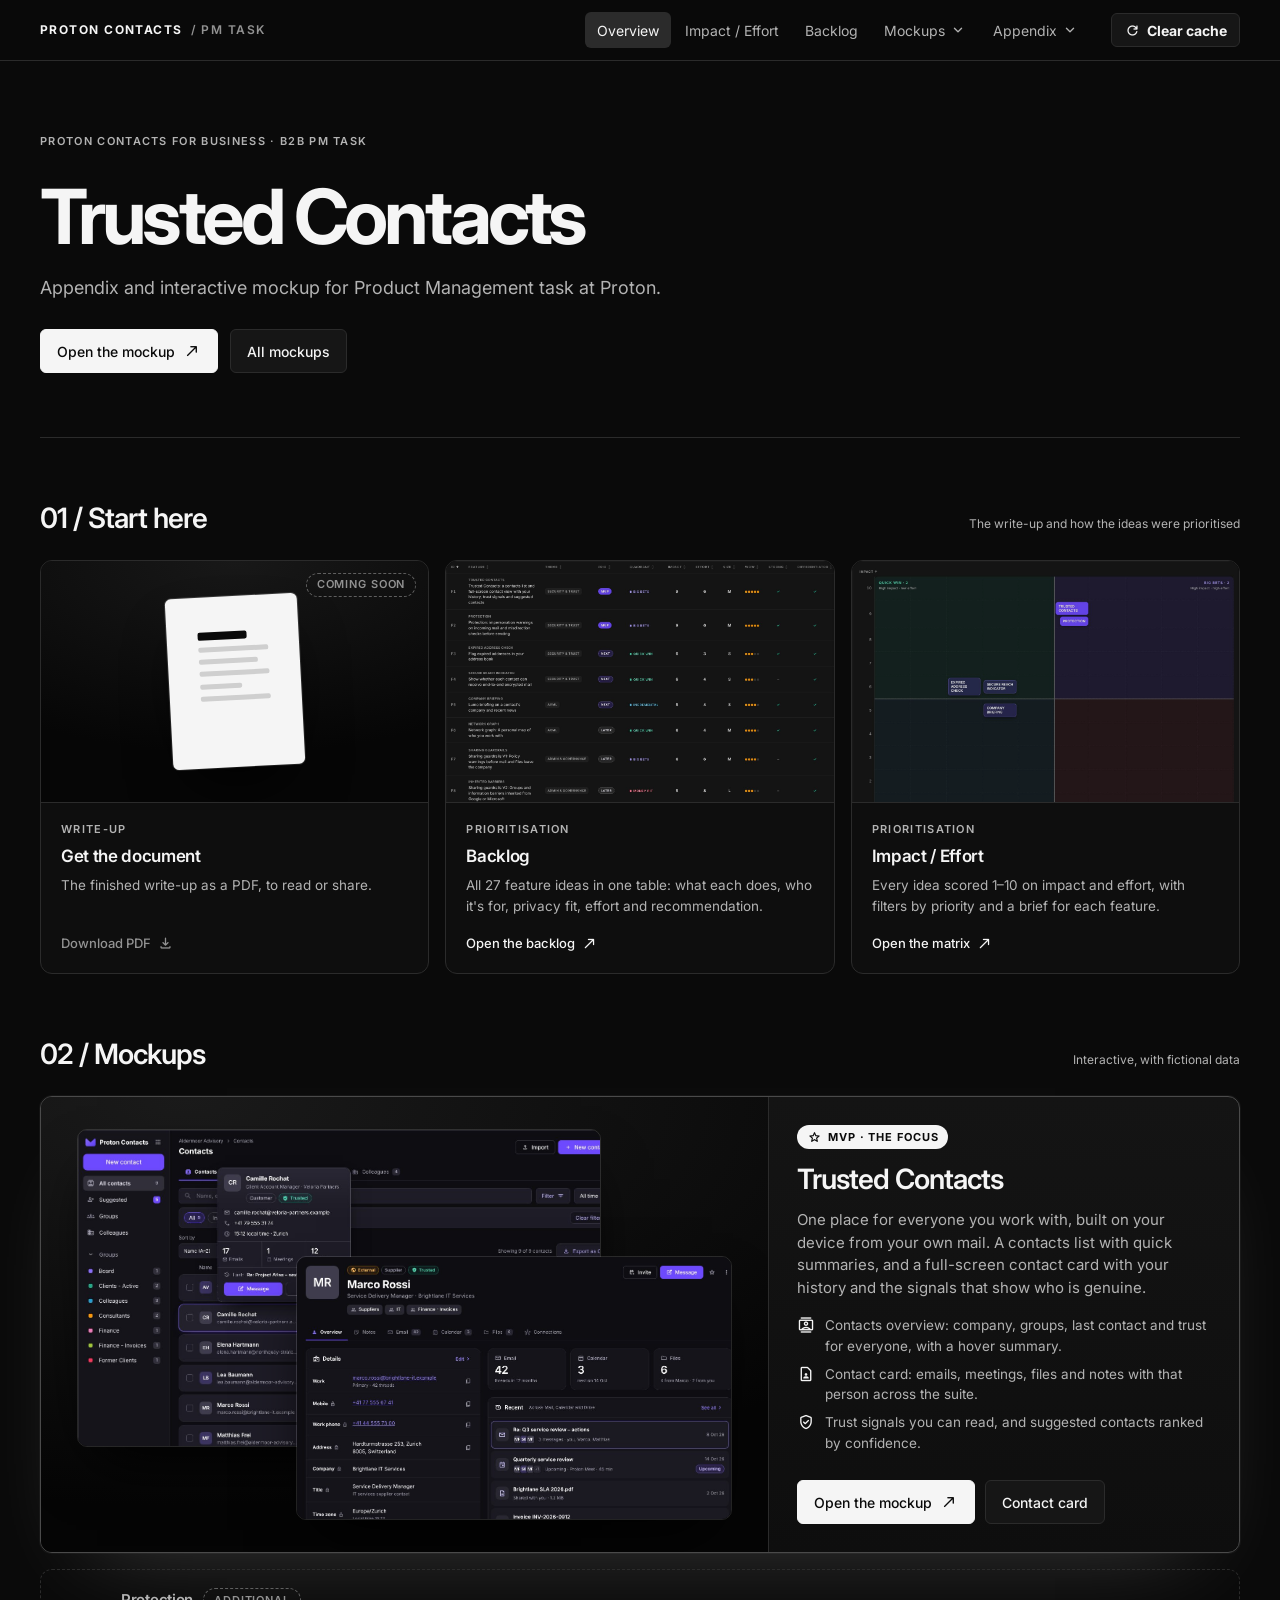
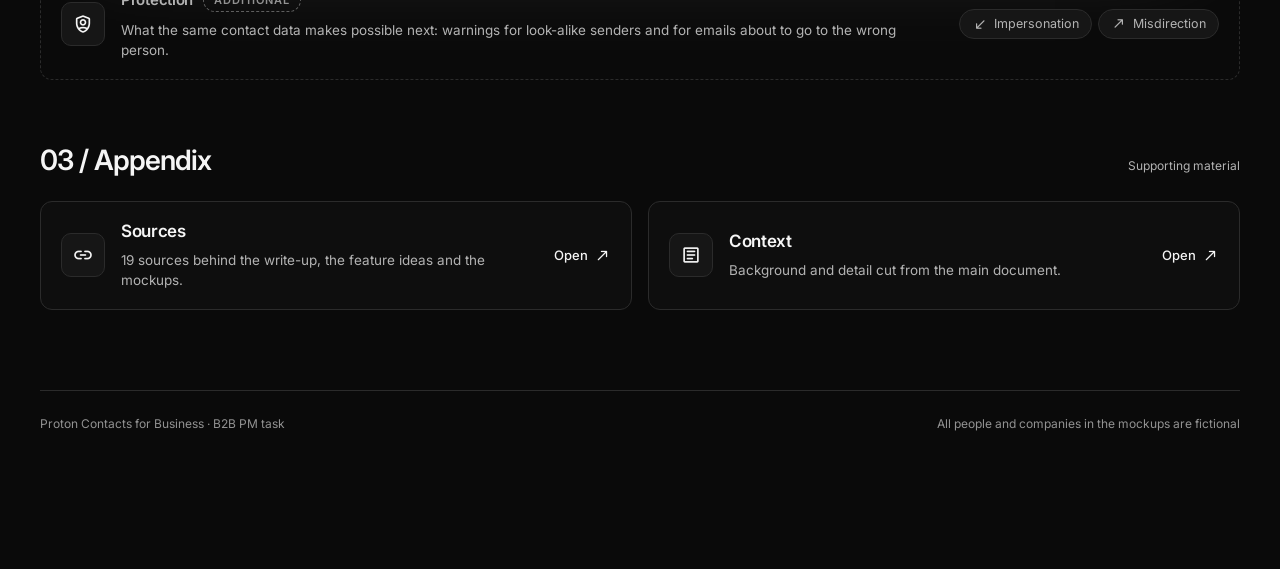
==== commit 81f183ab: "V7" ====
--- a/index.html
+++ b/index.html
@@ -36,7 +36,7 @@
         <div class="site-docmock" aria-hidden="true"><div class="site-docmock__page"><i></i><i></i><i></i><i></i><i></i><i></i></div><span class="site-badge-soft site-docmock__tag">Coming soon</span></div>
         <div class="site-card__body"><span class="ds-label">Write-up</span><div class="site-card__title">Get the document</div><p class="site-card__desc">The finished write-up as a PDF, to read or share.</p><span class="site-card__go">Download PDF<span class="ms" aria-hidden="true">download</span></span></div>
       </div>
-      <a class="site-card" href="matrix.html#backlog">
+      <a class="site-card" href="backlog.html">
         <div class="site-card__shot"><img src="assets/img/backlog.jpg" alt="Backlog table of all feature ideas grouped by quadrant" loading="lazy"></div>
         <div class="site-card__body"><span class="ds-label">Prioritisation</span><div class="site-card__title">Backlog</div><p class="site-card__desc">All 27 feature ideas in one table: what each does, who it's for, privacy fit, effort and recommendation.</p><span class="site-card__go">Open the backlog<span class="ms" aria-hidden="true">north_east</span></span></div>
       </a>
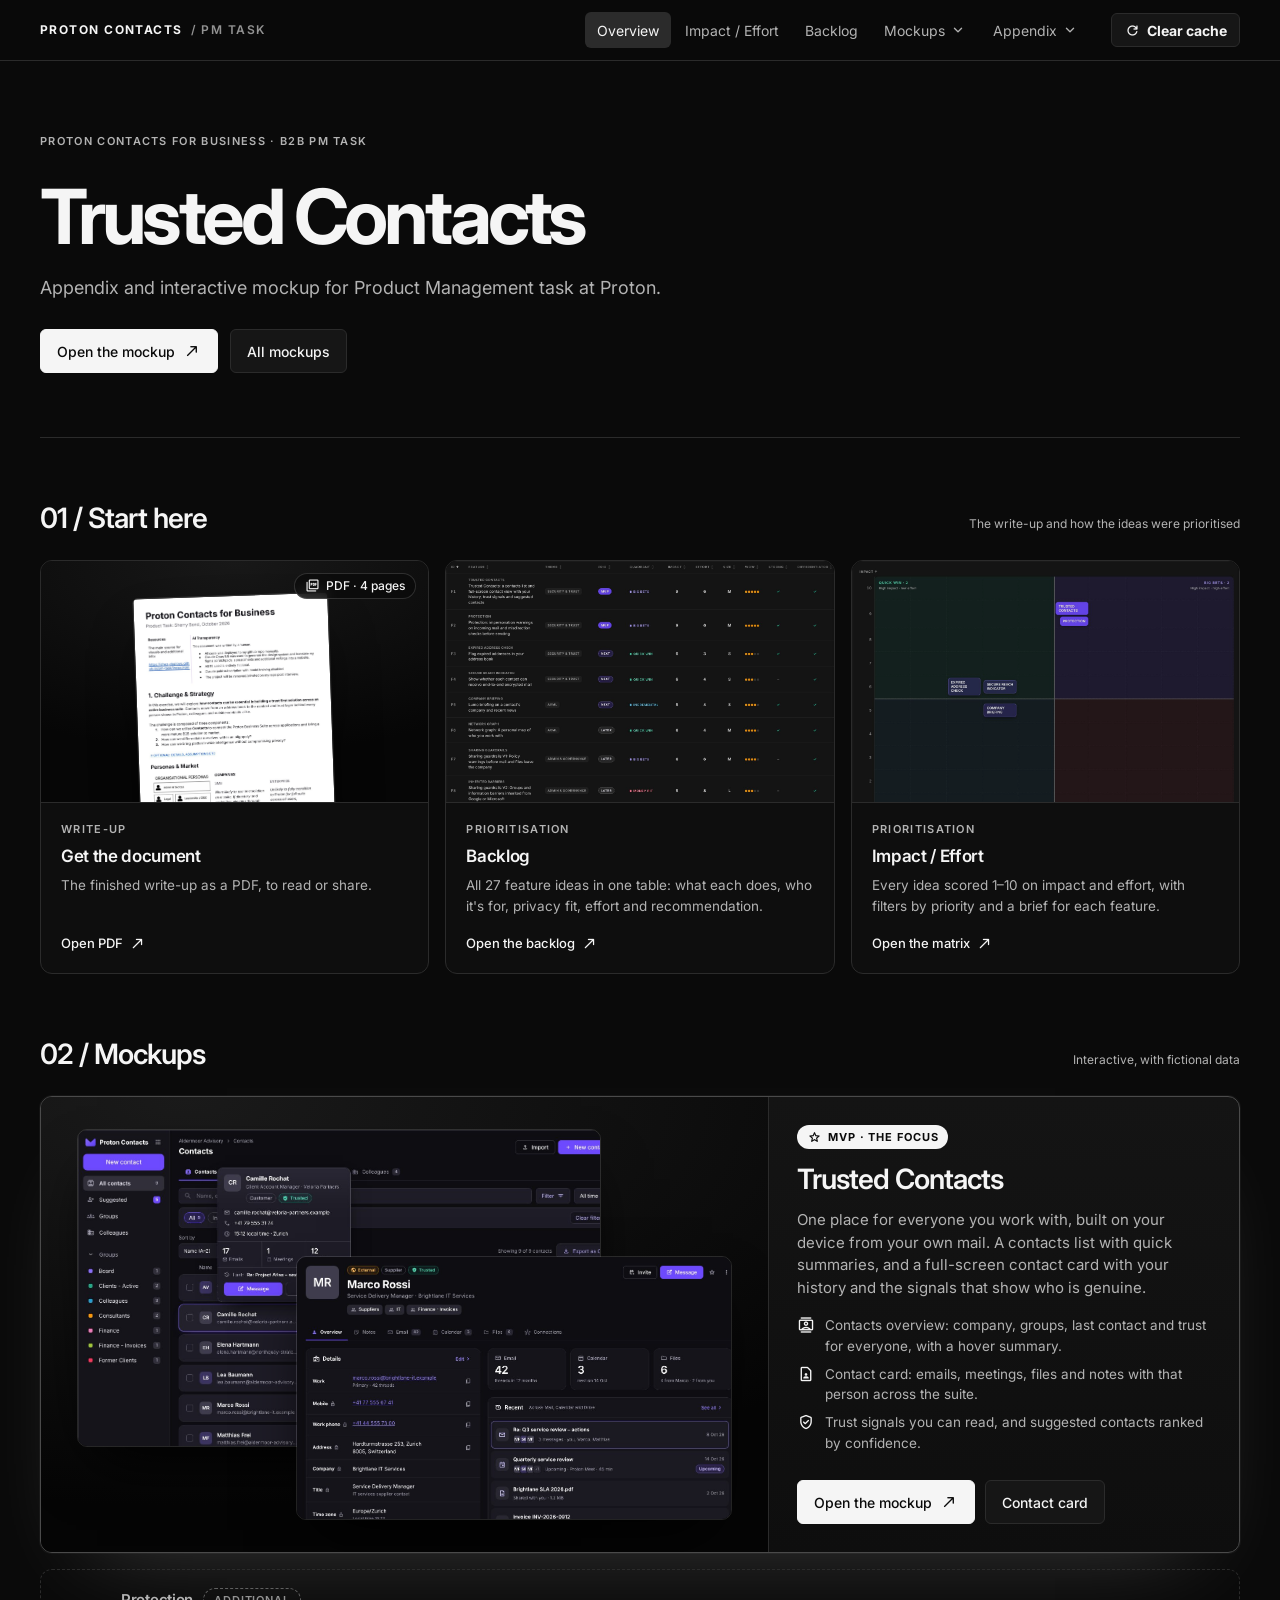
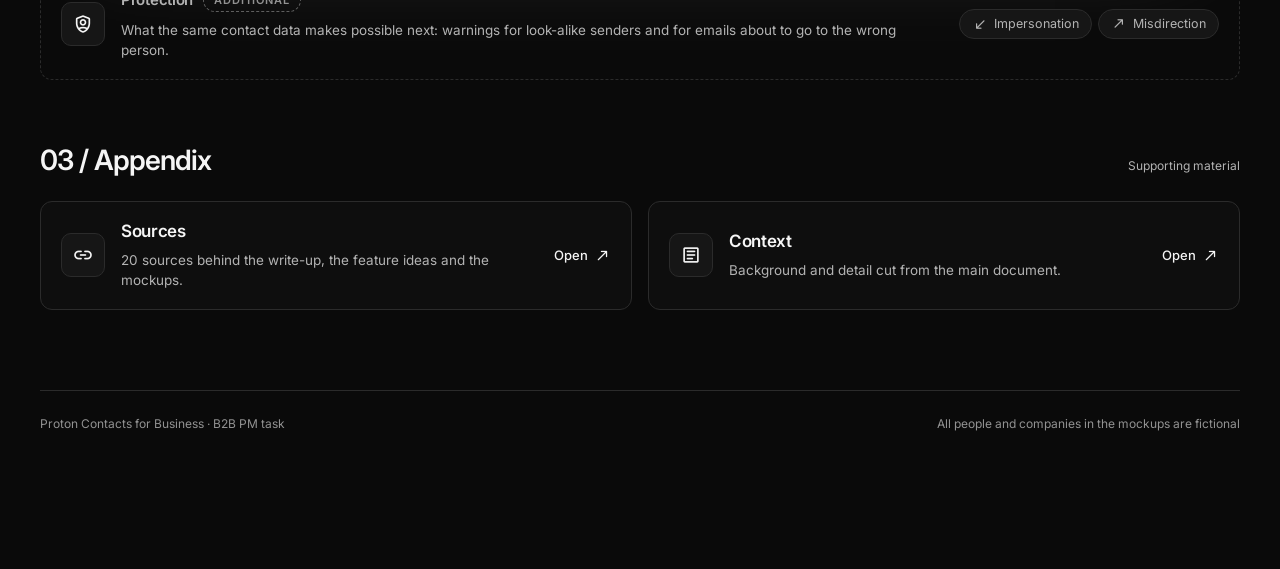
==== commit 302b616c: "V8" ====
--- a/index.html
+++ b/index.html
@@ -3,6 +3,7 @@
 <head>
 <meta charset="utf-8">
 <meta name="viewport" content="width=device-width, initial-scale=1, viewport-fit=cover">
+<meta name="robots" content="noindex, nofollow, noarchive">
 <meta name="color-scheme" content="dark">
 <title>Trusted Contacts · Proton PM Task</title>
 <link rel="preconnect" href="https://fonts.googleapis.com">
@@ -29,13 +30,10 @@
   <section class="site-section">
     <div class="ds-section-head"><h2 class="ds-heading">01 / Start here</h2><span class="ds-muted ds-small">The write-up and how the ideas were prioritised</span></div>
     <div class="site-grid">
-      <!-- Placeholder until the PDF is ready. Then: add the file (e.g. docs/trusted-contacts.pdf),
-           change this <div> to <a class="site-card" href="docs/trusted-contacts.pdf" download>,
-           drop "is-soon" and the Coming soon badge, and change the last line to "Download PDF". -->
-      <div class="site-card is-soon" aria-label="Get the document, coming soon">
-        <div class="site-docmock" aria-hidden="true"><div class="site-docmock__page"><i></i><i></i><i></i><i></i><i></i><i></i></div><span class="site-badge-soft site-docmock__tag">Coming soon</span></div>
-        <div class="site-card__body"><span class="ds-label">Write-up</span><div class="site-card__title">Get the document</div><p class="site-card__desc">The finished write-up as a PDF, to read or share.</p><span class="site-card__go">Download PDF<span class="ms" aria-hidden="true">download</span></span></div>
-      </div>
+      <a class="site-card" href="assets/SherryBond-B2B-Proton.pdf" target="_blank" rel="noopener nofollow">
+        <div class="site-docmock site-docmock--img"><img class="site-docmock__img" src="assets/img/writeup-page1.jpg" alt="First page of the write-up, Proton Contacts for Business" loading="lazy"><span class="site-card__badge site-docmock__tag"><span class="ms" aria-hidden="true">picture_as_pdf</span>PDF · 4 pages</span></div>
+        <div class="site-card__body"><span class="ds-label">Write-up</span><div class="site-card__title">Get the document</div><p class="site-card__desc">The finished write-up as a PDF, to read or share.</p><span class="site-card__go">Open PDF<span class="ms" aria-hidden="true">north_east</span></span></div>
+      </a>
       <a class="site-card" href="backlog.html">
         <div class="site-card__shot"><img src="assets/img/backlog.jpg" alt="Backlog table of all feature ideas grouped by quadrant" loading="lazy"></div>
         <div class="site-card__body"><span class="ds-label">Prioritisation</span><div class="site-card__title">Backlog</div><p class="site-card__desc">All 27 feature ideas in one table: what each does, who it's for, privacy fit, effort and recommendation.</p><span class="site-card__go">Open the backlog<span class="ms" aria-hidden="true">north_east</span></span></div>
@@ -91,7 +89,7 @@
     <div class="site-grid site-grid--2">
       <a class="site-card site-card--row" href="appendix/sources.html">
         <span class="site-card__icon"><span class="ms" aria-hidden="true">link</span></span>
-        <div class="site-card__body"><div class="site-card__title">Sources</div><p class="site-card__desc">19 sources behind the write-up, the feature ideas and the mockups.</p></div>
+        <div class="site-card__body"><div class="site-card__title">Sources</div><p class="site-card__desc">20 sources behind the write-up, the feature ideas and the mockups.</p></div>
         <span class="site-card__go">Open<span class="ms" aria-hidden="true">north_east</span></span>
       </a>
       <a class="site-card site-card--row" href="appendix/context.html">
--- a/assets/site.css
+++ b/assets/site.css
@@ -148,7 +148,10 @@
 .ds-system .site-docmock__page i { display: block; height: 5%; border-radius: 2px; background: #cfcfcf; }
 .ds-system .site-docmock__page i:first-child { height: 8%; width: 70%; background: #0a0a0a; }
 .ds-system .site-docmock__page i:nth-child(3) { width: 85%; } .ds-system .site-docmock__page i:nth-child(5) { width: 60%; }
-.ds-system .site-docmock__tag { position: absolute; right: 12px; top: 12px; }
+.ds-system .site-docmock__tag { position: absolute; right: 12px; top: 12px; left: auto; }
+.ds-system .site-docmock--img { place-items: start center; padding-top: 9%; }
+.ds-system .site-docmock__img { display: block; width: 50%; height: auto; border-radius: 4px; box-shadow: 0 30px 60px -20px #000, 0 0 0 1px #ffffff26; transform: rotate(-2deg); transition: transform .4s cubic-bezier(.2,.7,.2,1); }
+.ds-system .site-card:hover .site-docmock__img { transform: rotate(-1deg) translateY(-6px); }
 
 /* Small link chips (deep links into mockup tabs) */
 .ds-system .site-chips { display: flex; flex-wrap: wrap; gap: 6px; }
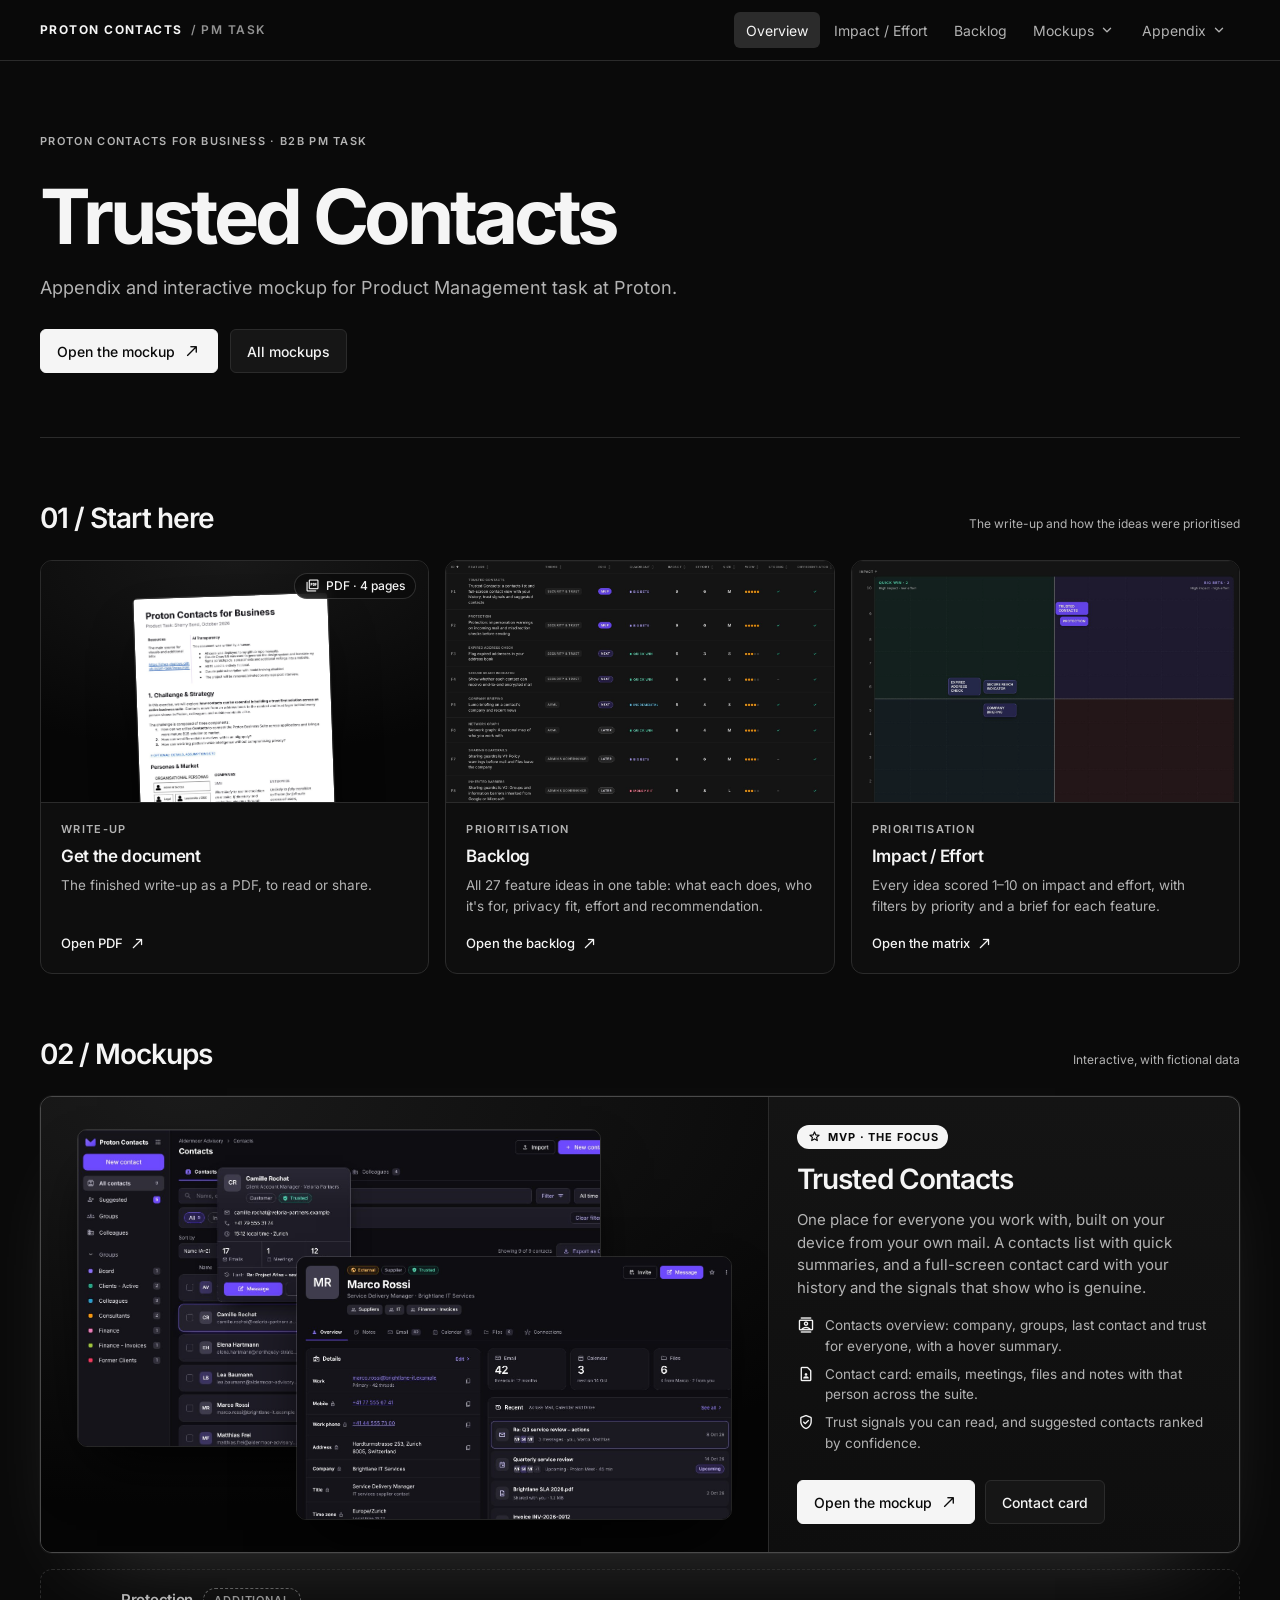
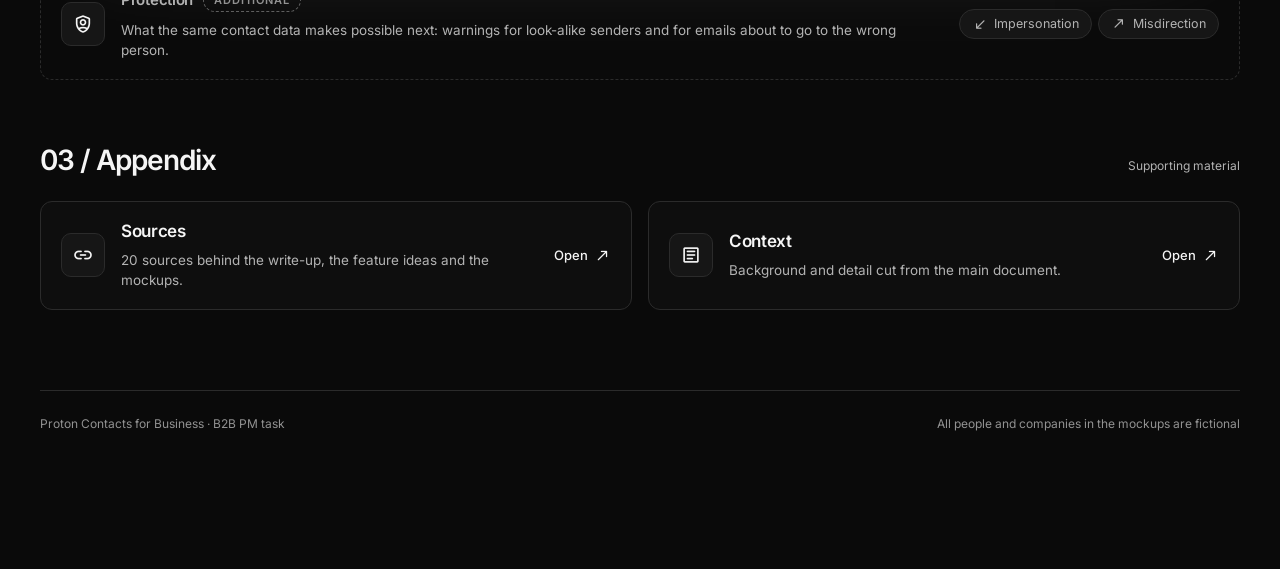
==== commit 2f82ed81: "V9" ====
--- a/index.html
+++ b/index.html
@@ -6,9 +6,9 @@
 <meta name="robots" content="noindex, nofollow, noarchive">
 <meta name="color-scheme" content="dark">
 <title>Trusted Contacts · Proton PM Task</title>
-<link rel="preconnect" href="https://fonts.googleapis.com">
-<link rel="preconnect" href="https://fonts.gstatic.com" crossorigin>
-<link rel="stylesheet" href="https://fonts.googleapis.com/css2?family=Inter:wght@400;500;600;700&display=swap">
+<link rel="preload" href="assets/fonts/inter-latin-wght-normal.woff2" as="font" type="font/woff2" crossorigin>
+<link rel="preload" href="assets/fonts/material-symbols-rounded.woff2" as="font" type="font/woff2" crossorigin>
+<link rel="stylesheet" href="assets/fonts/fonts.css">
 <link rel="stylesheet" href="assets/ds/ds.css">
 <link rel="stylesheet" href="assets/site.css">
 </head>
@@ -31,15 +31,15 @@
     <div class="ds-section-head"><h2 class="ds-heading">01 / Start here</h2><span class="ds-muted ds-small">The write-up and how the ideas were prioritised</span></div>
     <div class="site-grid">
       <a class="site-card" href="assets/SherryBond-B2B-Proton.pdf" target="_blank" rel="noopener nofollow">
-        <div class="site-docmock site-docmock--img"><img class="site-docmock__img" src="assets/img/writeup-page1.jpg" alt="First page of the write-up, Proton Contacts for Business" loading="lazy"><span class="site-card__badge site-docmock__tag"><span class="ms" aria-hidden="true">picture_as_pdf</span>PDF · 4 pages</span></div>
+        <div class="site-docmock site-docmock--img"><img class="site-docmock__img" src="assets/img/writeup-page1.jpg" alt="First page of the write-up, Proton Contacts for Business" loading="lazy" decoding="async"><span class="site-card__badge site-docmock__tag"><span class="ms" aria-hidden="true">picture_as_pdf</span>PDF · 4 pages</span></div>
         <div class="site-card__body"><span class="ds-label">Write-up</span><div class="site-card__title">Get the document</div><p class="site-card__desc">The finished write-up as a PDF, to read or share.</p><span class="site-card__go">Open PDF<span class="ms" aria-hidden="true">north_east</span></span></div>
       </a>
       <a class="site-card" href="backlog.html">
-        <div class="site-card__shot"><img src="assets/img/backlog.jpg" alt="Backlog table of all feature ideas grouped by quadrant" loading="lazy"></div>
+        <div class="site-card__shot"><img src="assets/img/backlog.jpg" alt="Backlog table of all feature ideas grouped by quadrant" loading="lazy" decoding="async"></div>
         <div class="site-card__body"><span class="ds-label">Prioritisation</span><div class="site-card__title">Backlog</div><p class="site-card__desc">All 27 feature ideas in one table: what each does, who it's for, privacy fit, effort and recommendation.</p><span class="site-card__go">Open the backlog<span class="ms" aria-hidden="true">north_east</span></span></div>
       </a>
       <a class="site-card" href="matrix.html">
-        <div class="site-card__shot"><img src="assets/img/matrix.jpg" alt="Impact / effort matrix with the two MVP features in Big bets" loading="lazy"></div>
+        <div class="site-card__shot"><img src="assets/img/matrix.jpg" alt="Impact / effort matrix with the two MVP features in Big bets" loading="lazy" decoding="async"></div>
         <div class="site-card__body"><span class="ds-label">Prioritisation</span><div class="site-card__title">Impact / Effort</div><p class="site-card__desc">Every idea scored 1–10 on impact and effort, with filters by priority and a brief for each feature.</p><span class="site-card__go">Open the matrix<span class="ms" aria-hidden="true">north_east</span></span></div>
       </a>
     </div>
@@ -51,8 +51,8 @@
 
     <div class="site-card site-card--wide site-card--focus">
       <a class="site-stack" href="mockups/contacts-list.html" aria-label="Open the Trusted Contacts mockup">
-        <img class="s1" src="mockups/img/list-overview.jpg" alt="Contacts list with a hover card" loading="lazy">
-        <img class="s2" src="mockups/img/view-overview.jpg" alt="Full-screen contact card for Marco Rossi" loading="lazy">
+        <img class="s1" src="mockups/img/list-overview.jpg" alt="Contacts list with a hover card" loading="lazy" decoding="async">
+        <img class="s2" src="mockups/img/view-overview.jpg" alt="Full-screen contact card for Marco Rossi" loading="lazy" decoding="async">
       </a>
       <div class="site-card__body">
         <div class="ds-row" style="gap:8px"><span class="site-badge-mvp"><span class="ms" aria-hidden="true">star</span>MVP · the focus</span></div>
--- a/assets/fonts/fonts.css
+++ b/assets/fonts/fonts.css
@@ -0,0 +1,26 @@
+/* Self-hosted fonts (no Google Fonts round trips).
+   Material Symbols Rounded is subset to the icons this site uses (GRAD fixed at 0).
+   If you add a new icon name and it shows as text, rebuild the subset to include it. */
+@font-face {
+  font-family: "Material Symbols Rounded";
+  font-style: normal;
+  font-weight: 300 600;
+  font-display: block;
+  src: url("material-symbols-rounded.woff2") format("woff2");
+}
+@font-face {
+  font-family: "Inter";
+  font-style: normal;
+  font-weight: 100 900;
+  font-display: swap;
+  src: url("inter-latin-wght-normal.woff2") format("woff2");
+  unicode-range: U+0000-00FF,U+0131,U+0152-0153,U+02BB-02BC,U+02C6,U+02DA,U+02DC,U+0304,U+0308,U+0329,U+2000-206F,U+20AC,U+2122,U+2191,U+2193,U+2212,U+2215,U+FEFF,U+FFFD;
+}
+@font-face {
+  font-family: "Inter";
+  font-style: normal;
+  font-weight: 100 900;
+  font-display: swap;
+  src: url("inter-latin-ext-wght-normal.woff2") format("woff2");
+  unicode-range: U+0100-02BA,U+02BD-02C5,U+02C7-02CC,U+02CE-02D7,U+02DD-02FF,U+0304,U+0308,U+0329,U+1D00-1DBF,U+1E00-1E9F,U+1EF2-1EFF,U+2020,U+20A0-20AB,U+20AD-20C0,U+2113,U+2C60-2C7F,U+A720-A7FF;
+}
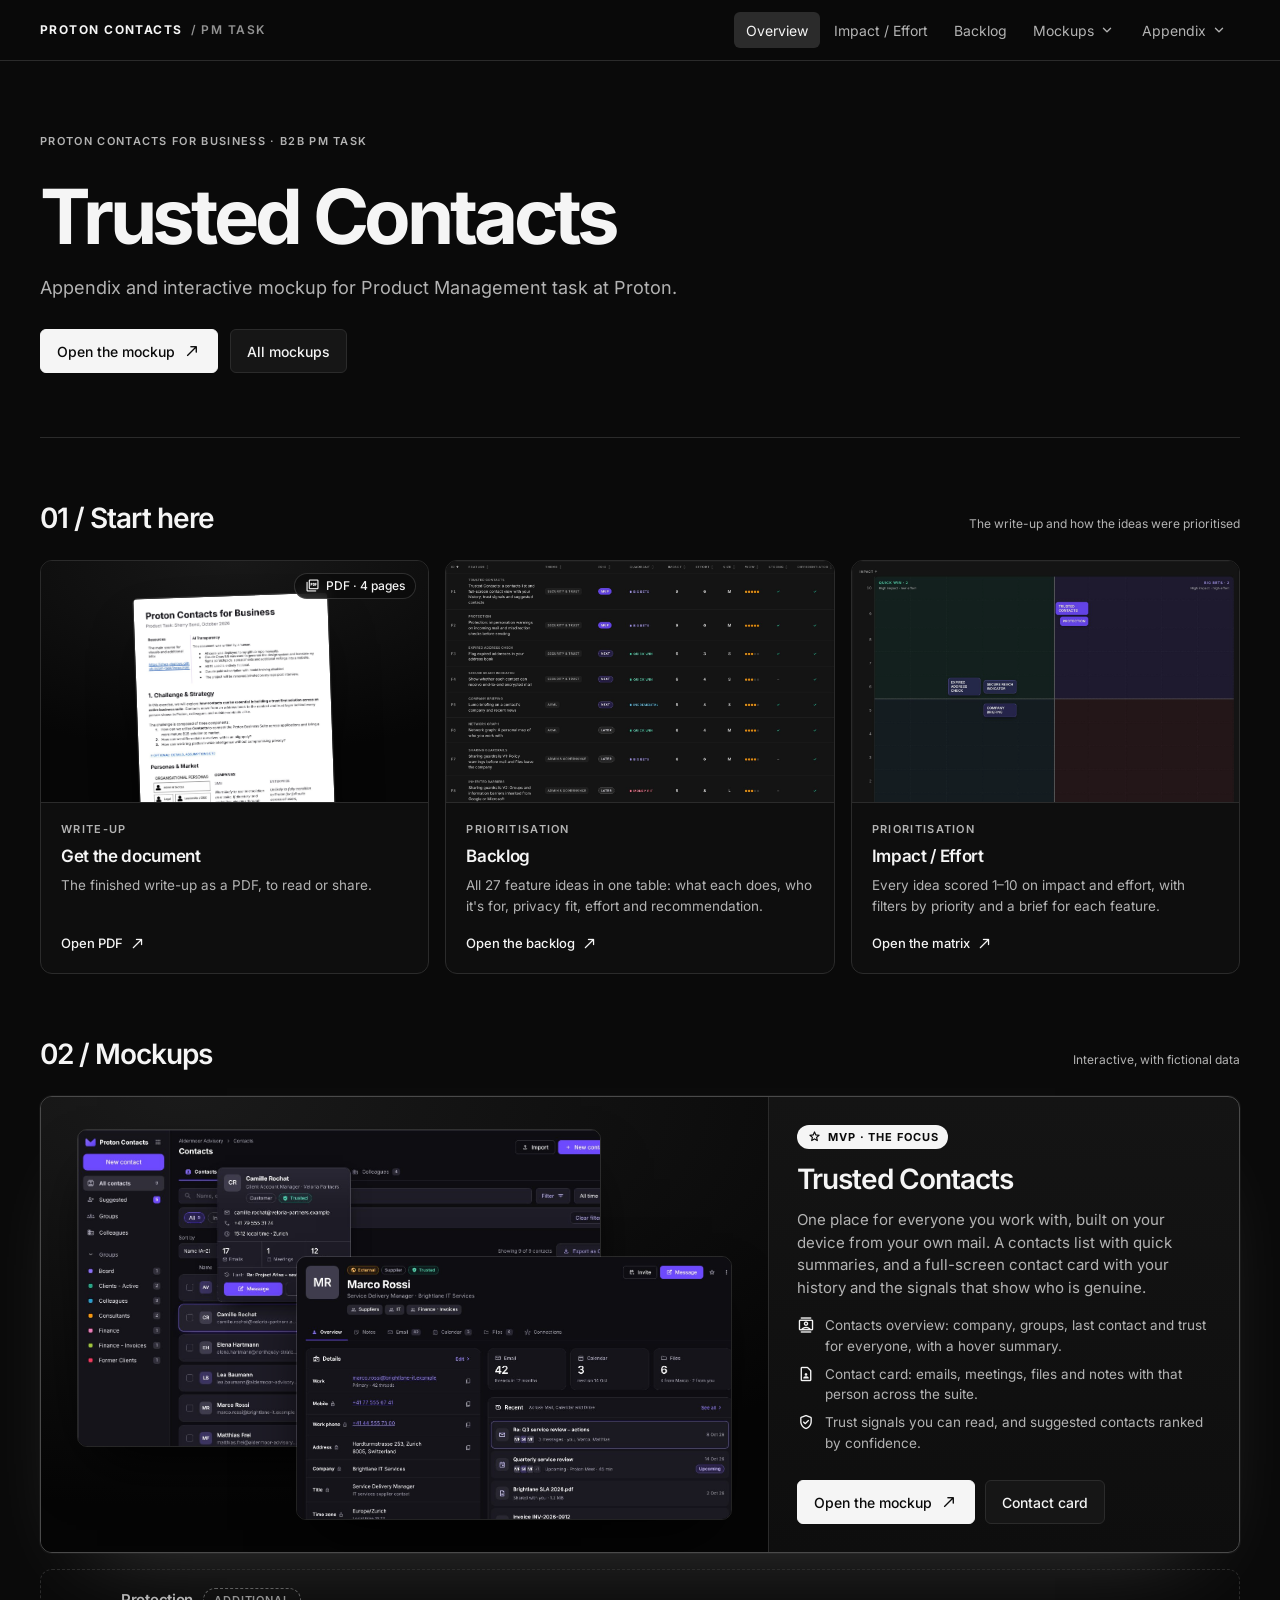
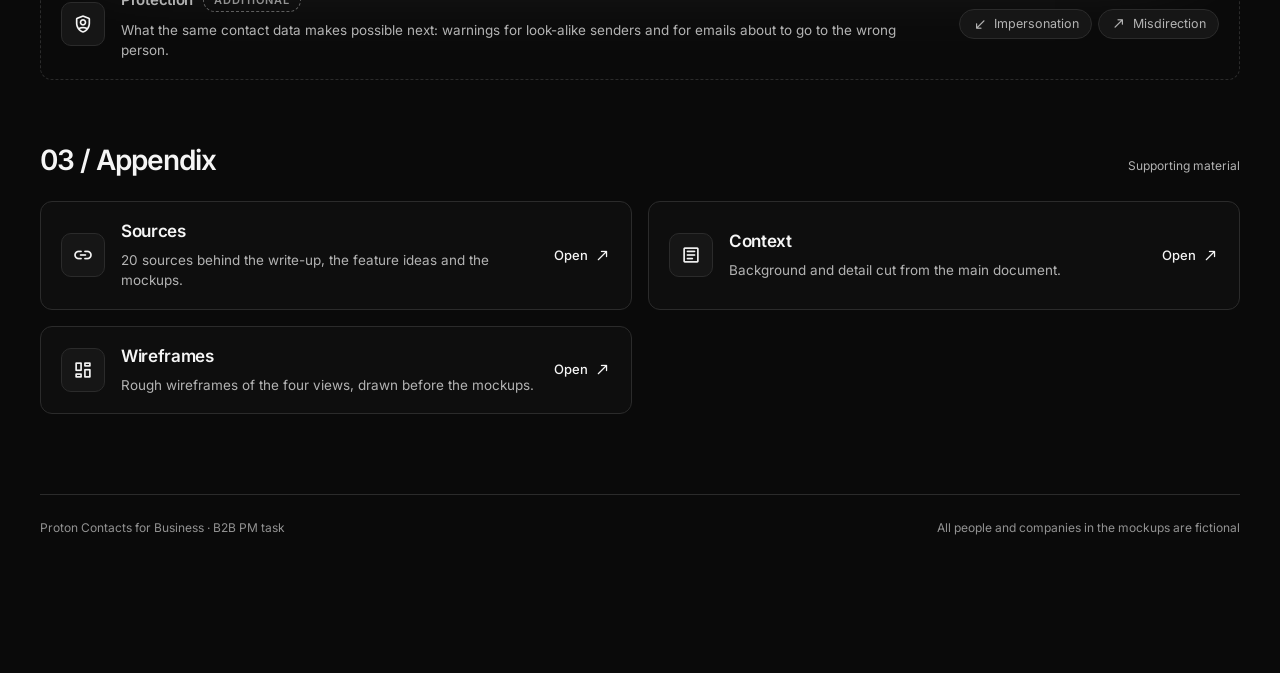
==== commit 7c3b9da7: "V12" ====
--- a/index.html
+++ b/index.html
@@ -97,6 +97,11 @@
         <div class="site-card__body"><div class="site-card__title">Context</div><p class="site-card__desc">Background and detail cut from the main document.</p></div>
         <span class="site-card__go">Open<span class="ms" aria-hidden="true">north_east</span></span>
       </a>
+      <a class="site-card site-card--row" href="appendix/wireframes.html">
+        <span class="site-card__icon"><span class="ms" aria-hidden="true">dashboard</span></span>
+        <div class="site-card__body"><div class="site-card__title">Wireframes</div><p class="site-card__desc">Rough wireframes of the four views, drawn before the mockups.</p></div>
+        <span class="site-card__go">Open<span class="ms" aria-hidden="true">north_east</span></span>
+      </a>
     </div>
   </section>
 
